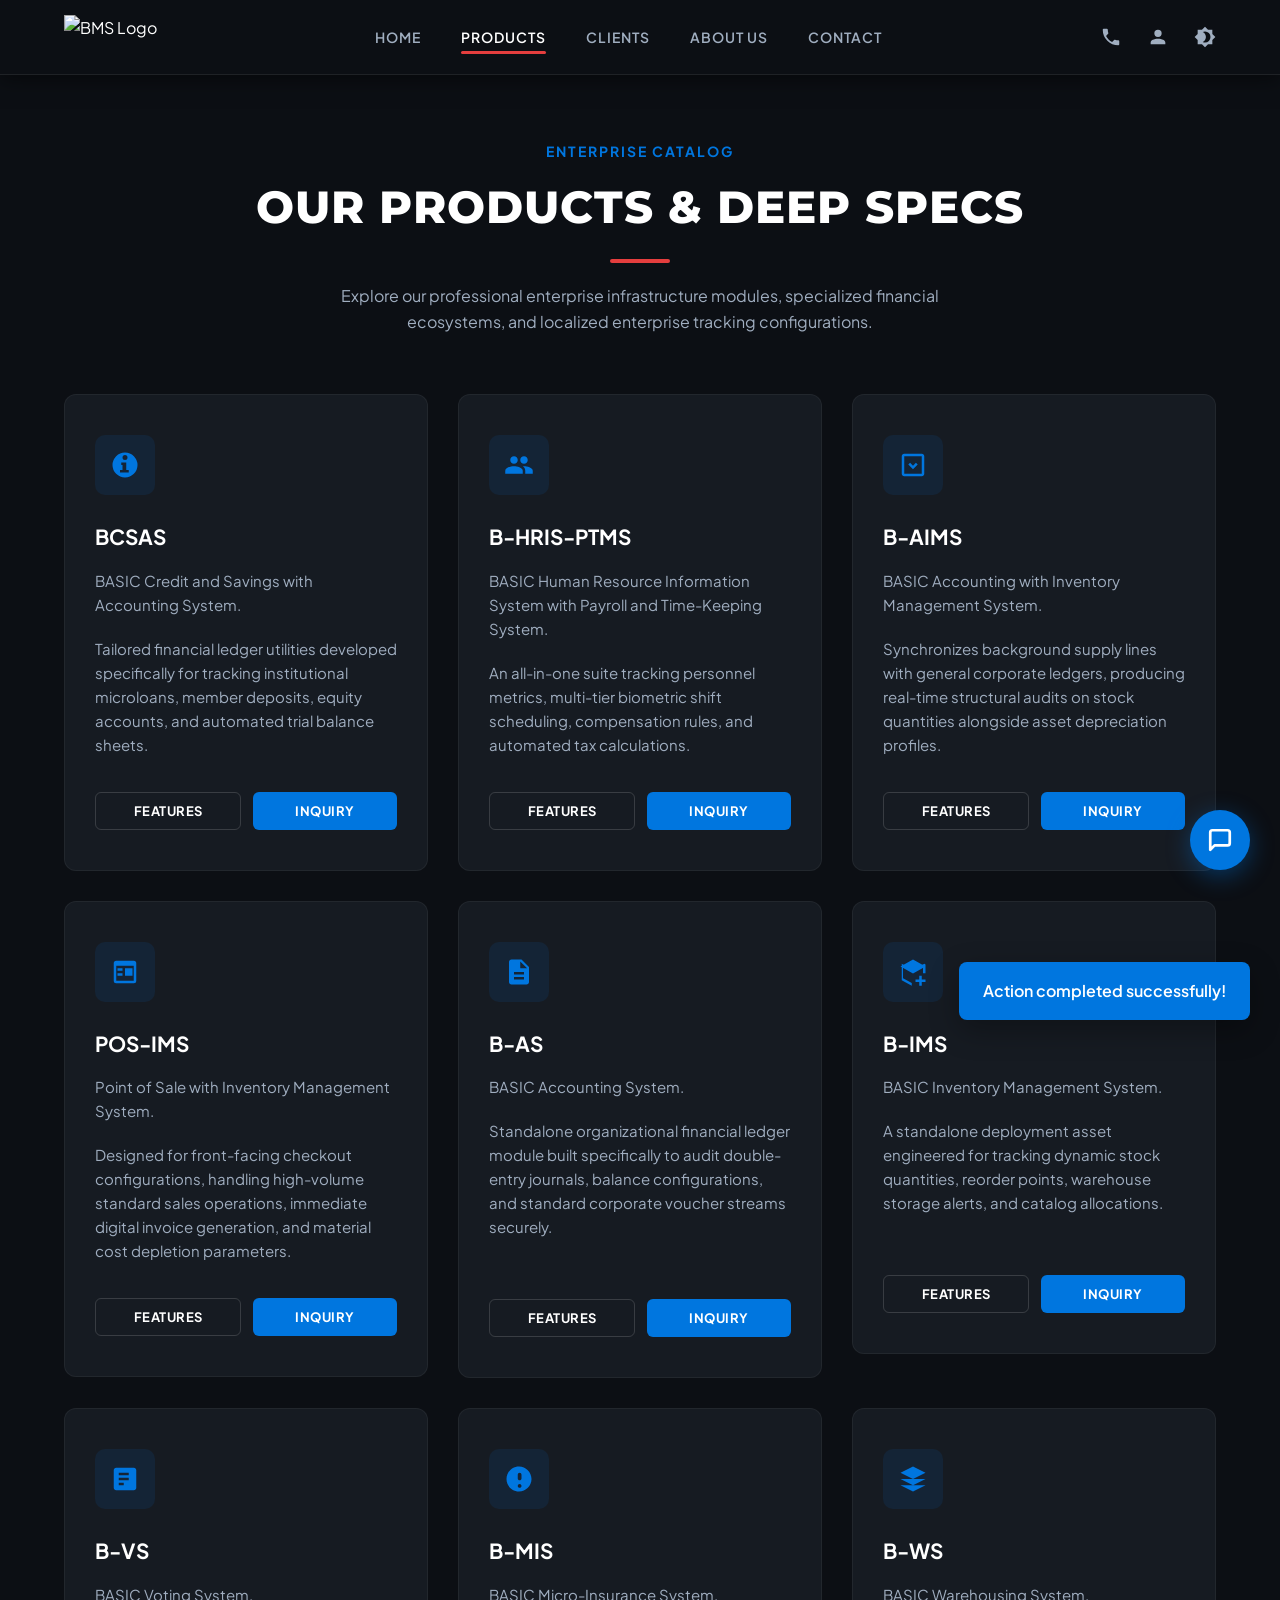
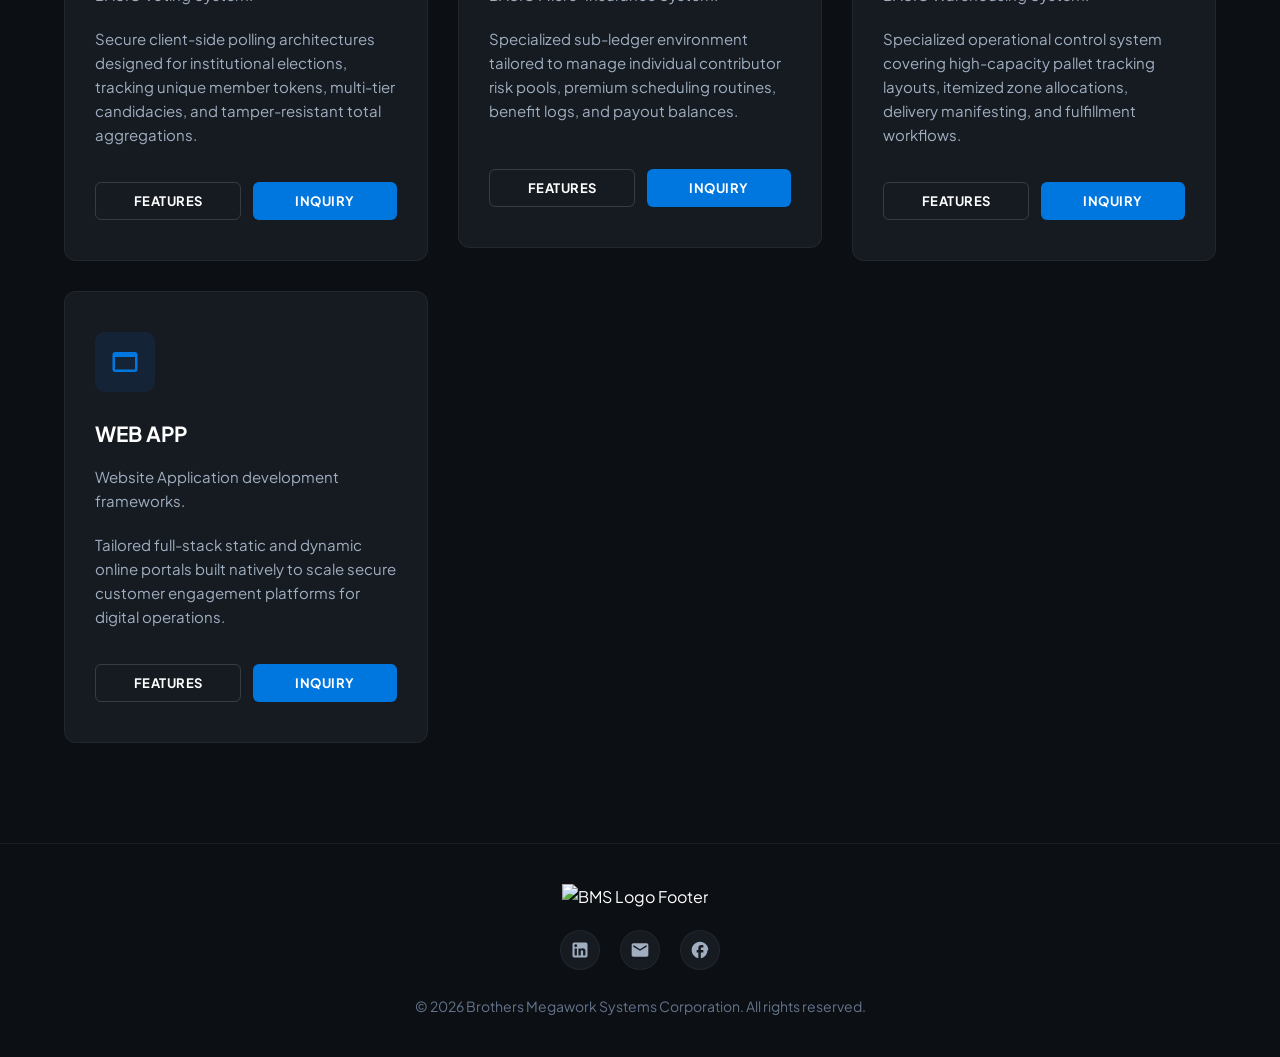
==== Products/index.html @ f86c60ca "moved development products to main branch" ====
<!DOCTYPE html>
<html lang="en">
<head>
    <script>
        /* INJECTED INSTANTLY BEFORE BROWSER RENDERS ELEMENT INFRASTRUCTURE TO PREVENT FLASHING */
        (function() {
            if (localStorage.getItem("bms_site_theme") === "light") {
                document.documentElement.classList.add("light-theme");
                document.addEventListener("DOMContentLoaded", function() {
                    document.body.classList.add("light-theme");
                });
            }
        })();
    </script>
    <meta charset="UTF-8">
    <meta name="viewport" content="width=device-width, initial-scale=1.0">
    <title>Products & Services | BMS</title>
   
    <!--Website Icon (Fixed paths for GitHub Pages subfolder hosting)-->
    <link rel="icon" type="image/png" sizes="32x32" href="/img/bmslogo.png">
    <link rel="icon" type="image/png" sizes="16x16" href="/img/bmslogo.png">
    <link rel="icon" sizes="180x180" href="/img/bmslogo.png">
    <link rel="shortcut icon" type="image/x-icon" href="favicon.icon">
   
    <!-- Google Fonts for premium typography -->
    <link rel="preconnect" href="https://fonts.googleapis.com">
    <link rel="preconnect" href="https://fonts.gstatic.com" crossorigin>
    <link href="https://fonts.googleapis.com/css2?family=Montserrat:wght@400;600;800&family=Plus+Jakarta+Sans:wght@300;400;500;600;700&display=swap" rel="stylesheet">

    <!-- External Stylesheet -->
    <link rel="stylesheet" href="/style.css">
</head>
<body>

    <!-- ========================================== -->
    <!-- HEADER / NAVIGATION                        -->
    <!-- ========================================== -->
    <header id="main-header" class="scrolled"> <!-- Kept 'scrolled' class forced so background is solid on this subpage -->
        <div class="nav-container">
            <!-- Points back to the main homepage root inside the same tab -->
            <a href="../#home" class="nav-logo-link">
                <img src="/img/logo.png" alt="BMS Logo" class="nav-left-logo">
            </a>  

            <!-- Nav links bounce back to the main page anchors in the same tab -->
            <ul class="nav-menu" id="nav-menu">
                <li class="nav-item" data-sec="home"><a href="/#home">Home</a></li>
                <li class="nav-item active" data-sec="products"><a href="/Products">Products</a></li>
                <li class="nav-item" data-sec="clients"><a href="/Clients">Clients</a></li>
                <li class="nav-item" data-sec="about"><a href="/#about">About Us</a></li>
                <li class="nav-item" data-sec="contact"><a href="/#contact">Contact</a></li>
            </ul>

            <!-- Navigation Action Icons -->
            <div class="nav-actions">
                <!-- INTEGRATED: Passing parameter string query to index root for auto-scroll mapping -->
                <a href="/#contact" class="nav-icon" id="call-action-btn" title="Call Us">
                    <svg viewBox="0 0 24 24"><path d="M6.62,10.79C8.06,13.62 10.38,15.93 13.21,17.38L15.41,15.18C15.69,14.9 16.08,14.82 16.43,14.93C17.55,15.3 18.75,15.5 20,15.5A1,1 0 0,1 21,16.5V20A1,1 0 0,1 20,21A17,17 0 0,1 3,4A1,1 0 0,1 4,3H7.5A1,1 0 0,1 8.5,4C8.5,5.25 8.7,6.45 9.07,7.57C9.18,7.92 9.1,8.31 8.82,8.59L6.62,10.79Z"/></svg>
                </a>
                <!-- INTEGRATED: Replaced tag wrapper with native anchor tracking linked to corporate system domain -->
                <a href="/Login" target="_self" class="nav-icon" id="profile-action-btn" title="Client Portal">
                    <svg viewBox="0 0 24 24"><path d="M12,4A4,4 0 0,1 16,8A4,4 0 0,1 12,12A4,4 0 0,1 8,8A4,4 0 0,1 12,4M12,14C16.42,14 20,15.79 20,18V20H4V18C4,15.79 7.58,14 12,14Z"/></svg>
                </a>
                <button class="nav-icon" id="theme-toggle-btn" title="Toggle Light/Dark Mode" style="background:none; border:none; padding:0;">
                    <svg viewBox="0 0 24 24" class="theme-icon-dark" style="display: block;">
                        <path d="M12,18C11.11,18 10.26,17.8 9.5,17.45C11.56,16.5 13,14.42 13,12C13,9.58 11.56,7.5 9.5,6.55C10.26,6.2 11.11,6 12,6A6,6 0 0,1 18,12A6,6 0 0,1 12,18M20,8.69V4H15.31L12,0.69L8.69,4H4V8.69L0.69,12L4,15.31V20H8.69L12,23.31L15.31,20H20V15.31L23.31,12L20,8.69Z" />
                    </svg>
                </button>
                <button class="menu-toggle" id="menu-toggle" aria-label="Toggle Navigation">
                    <svg width="28" height="28" viewBox="0 0 24 24" fill="none" stroke="currentColor" stroke-width="2">
                        <line x1="3" y1="12" x2="21" y2="12"></line>
                        <line x1="3" y1="6" x2="21" y2="6"></line>
                        <line x1="3" y1="18" x2="21" y2="18"></line>
                    </svg>
                </button>
            </div>
        </div>
    </header>

    <!-- ========================================== -->
    <!-- BREADCRUMB HERO TITLE                      -->
    <!-- ========================================== -->
    <section class="section-container" style="padding-top: 140px; padding-bottom: 40px; text-align: center;">
        <span class="section-tag">Enterprise Catalog</span>
        <h1 class="section-title" style="font-size: 2.8rem;">Our Products & Deep Specs</h1>
        <div class="section-divider"></div>
        <p style="color: var(--text-gray); margin-top: 20px; max-width: 600px; margin-left: auto; margin-right: auto;">
            Explore our professional enterprise infrastructure modules, specialized financial ecosystems, and localized enterprise tracking configurations.
        </p>
    </section>

    <!-- ========================================== -->
    <!-- EXPANDED PRODUCTS SHOWCASE DISPLAY         -->
    <!-- ========================================== -->
    <section class="section-container" style="padding-top: 20px;">
        <div class="products-grid">
           
            <!-- Product Card 1: BCSAS -->
            <div class="product-card" data-product="BCSAS">
                <div class="product-icon">
                    <svg viewBox="0 0 24 24" fill="currentColor"><path d="M12,2A10,10 0 0,0 2,12A10,10 0 0,0 12,22A10,10 0 0,0 22,12A10,10 0 0,0 12,2M12,4A2,2 0 0,1 14,6A2,2 0 0,1 12,8A2,2 0 0,1 10,6A2,2 0 0,1 12,4M12,18H8V16H10V12H9V10H13V16H15V18H12Z"/></svg>
                </div>
                <h3 class="product-name">BCSAS</h3>
                <p class="product-desc">BASIC Credit and Savings with Accounting System.</p>
                <p class="product-desc">Tailored financial ledger utilities developed specifically for tracking institutional microloans, member deposits, equity accounts, and automated trial balance sheets.</p>
                <div class="product-actions">
                    <button class="btn-card-action btn-features">Features</button>
                    <button class="btn-card-action btn-inquiry">Inquiry</button>
                </div>
                <div class="features-dropdown">
                    <ul>
                        <li>📈 Comprehensive Credit & Savings Ledger Management</li>
                        <li>📊 Automated Balance Sheets & General Journals</li>
                        <li>🛡️ Auditable Transaction Tracking & Ledger Controls</li>
                    </ul>
                </div>
            </div>

            <!-- Product Card 2: B-HRIS-PTMS -->
            <div class="product-card" data-product="B-HRIS-PTMS">
                <div class="product-icon">
                    <svg viewBox="0 0 24 24" fill="currentColor">
                        <path d="M16 11c1.66 0 2.99-1.34 2.99-3S17.66 5 16 5s-3 1.34-3 3 1.34 3 3 3zm-8 0c1.66 0 3-1.34 3-3S9.66 5 8 5 5 6.34 5 8s1.34 3 3 3zm0 2c-2.33 0-7 1.17-7 3.5V19h14v-2.5c0-2.33-4.67-3.5-7-3.5zm8 0c-.29 0-.62.02-.97.05 1.16.84 1.97 1.97 1.97 3.45V19h6v-2.5c0-2.33-4.67-3.5-7-3.5z"/>
                    </svg>
                </div>
                <h3 class="product-name">B-HRIS-PTMS</h3>
                <p class="product-desc">BASIC Human Resource Information System with Payroll and Time-Keeping System.</p>
                <p class="product-desc">An all-in-one suite tracking personnel metrics, multi-tier biometric shift scheduling, compensation rules, and automated tax calculations.</p>
                <div class="product-actions">
                    <button class="btn-card-action btn-features">Features</button>
                    <button class="btn-card-action btn-inquiry">Inquiry</button>
                </div>
                <div class="features-dropdown">
                    <ul>
                        <li>📅 Unified Employee Profile & Matrix Directories</li>
                        <li>⏱️ Biometric Integration with Real-Time Timekeeping</li>
                        <li>💸 Automated Payroll, Government Deductions & Payslip Generation</li>
                    </ul>
                </div>
            </div>

            <!-- Product Card 3: B-AIMS -->
            <div class="product-card" data-product="B-AIMS">
                <div class="product-icon">
                    <svg viewBox="0 0 24 24" fill="currentColor"><path d="M12,15.39L8.24,11.63L9.66,10.22L12,12.56L14.34,10.22L15.76,11.63L12,15.39M19,3H5C3.89,3 3,3.9 3,5V19C3,20.1 3.89,21 5,21H19C20.1,21 21,20.1 21,19V5C21,3.9 20.1,3 19,3M19,19H5V5H19V19Z"/></svg>
                </div>
                <h3 class="product-name">B-AIMS</h3>
                <p class="product-desc">BASIC Accounting with Inventory Management System.</p>
                <p class="product-desc">Synchronizes background supply lines with general corporate ledgers, producing real-time structural audits on stock quantities alongside asset depreciation profiles.</p>
                <div class="product-actions">
                    <button class="btn-card-action btn-features">Features</button>
                    <button class="btn-card-action btn-inquiry">Inquiry</button>
                </div>
                <div class="features-dropdown">
                    <ul>
                        <li>📊 Double-Entry General Ledger Integration</li>
                        <br>
                        <li>📦 Real-Time Stock Tracking & Reorder Point Alerts</li>
                        <li>📝 Asset Value, Depreciation & Profit-Loss Calculations</li>
                    </ul>
                </div>
            </div>

            <!-- Product Card 4: POS-IMS -->
            <div class="product-card" data-product="POS-IMS">
                <div class="product-icon">
                    <svg viewBox="0 0 24 24" fill="currentColor"><path d="M19,3H5A2,2 0 0,0 3,5V19A2,2 0 0,0 5,21H19A2,2 0 0,0 21,19V5A2,2 0 0,0 19,3M19,19H5V7H19V19M6,9H10V11H6V9M6,13H10V15H6V13M12,9H18V15H12V9Z"/></svg>
                </div>
                <h3 class="product-name">POS-IMS</h3>
                <p class="product-desc">Point of Sale with Inventory Management System.</p>
                <p class="product-desc">Designed for front-facing checkout configurations, handling high-volume standard sales operations, immediate digital invoice generation, and material cost depletion parameters.</p>
                <div class="product-actions">
                    <button class="btn-card-action btn-features">Features</button>
                    <button class="btn-card-action btn-inquiry">Inquiry</button>
                </div>
                <div class="features-dropdown">
                    <ul>
                        <li>⚡ High-Velocity Point-of-Sale Checkout Interface</li>
                        <li>🧾 Instant Invoicing, Tax Categorization & Receipt Logging</li>
                        <li>🔄 Dynamic Multi-Branch Inventory Level Adjustments</li>
                    </ul>
                </div>
            </div>

            <!-- Product Card 5: B-AS -->
            <div class="product-card" data-product="B-AS">
                <div class="product-icon">
                    <svg viewBox="0 0 24 24" fill="currentColor"><path d="M14 2H6c-1.1 0-1.99.9-1.99 2L4 20c0 1.1.89 2 1.99 2H18c1.1 0 2-.9 2-2V8l-6-6zm2 16H8v-2h8v2zm0-4H8v-2h8v2zm-3-5V3.5L18.5 9H13z"/></svg>
                </div>
                <h3 class="product-name">B-AS</h3>
                <p class="product-desc">BASIC Accounting System.</p>
                <p class="product-desc">Standalone organizational financial ledger module built specifically to audit double-entry journals, balance configurations, and standard corporate voucher streams securely.</p>
                <br>
                <div class="product-actions">
                    <button class="btn-card-action btn-features">Features</button>
                    <button class="btn-card-action btn-inquiry">Inquiry</button>
                </div>
                <div class="features-dropdown">
                    <ul>
                        <li>📑 Core General Ledger & Balance Sheet Compilation</li>
                        <li>💸 Account Payables & Receivables Tracking Matrix</li>
                        <li>🔍 Standard Corporate Voucher Validation Trails</li>
                    </ul>
                </div>
            </div>

            <!-- Product Card 6: B-IMS -->
            <div class="product-card" data-product="B-IMS">
                <div class="product-icon">
                    <svg viewBox="0 0 24 24" fill="currentColor"><path d="M22 6.07V13H20V7.07L12 11.5L4 7.07V16.93L11 20.82V23L3 18.56V5.44L12 10.44L21 5.44M12 2L22 7.56L12 13.11L2 7.56L12 2M17 15V18H14V20H17V23H19V20H22V18H19V15H17Z"/></svg>
                </div>
                <h3 class="product-name">B-IMS</h3>
                <p class="product-desc">BASIC Inventory Management System.</p>
                <p class="product-desc">A standalone deployment asset engineered for tracking dynamic stock quantities, reorder points, warehouse storage alerts, and catalog allocations.</p>
                <br>
                <div class="product-actions">
                    <button class="btn-card-action btn-features">Features</button>
                    <button class="btn-card-action btn-inquiry">Inquiry</button>
                </div>
                <div class="features-dropdown">
                    <ul>
                        <li>📦 Real-Time SKU Stock Level & Asset Location Controls</li>
                        <li>⚠️ Automated Low-Stock Alert & Reorder Parameters</li>
                        <li>📈 Item Cost Profiling and Category Group Management</li>
                    </ul>
                </div>
            </div>

            <!-- Product Card 7: B-VS -->
            <div class="product-card" data-product="B-VS">
                <div class="product-icon">
                    <svg viewBox="0 0 24 24" fill="currentColor"><path d="M19 3H5c-1.1 0-2 .9-2 2v14c0 1.1.9 2 2 2h14c1.1 0 2-.9 2-2V5c0-1.1-.9-2-2-2m-8 14H7v-2h4v2zm4-4H7v-2h8v2zm0-4H7V7h8v2z"/></svg>
                </div>
                <h3 class="product-name">B-VS</h3>
                <p class="product-desc">BASIC Voting System.</p>
                <p class="product-desc">Secure client-side polling architectures designed for institutional elections, tracking unique member tokens, multi-tier candidacies, and tamper-resistant total aggregations.</p>
                <div class="product-actions">
                    <button class="btn-card-action btn-features">Features</button>
                    <button class="btn-card-action btn-inquiry">Inquiry</button>
                </div>
                <div class="features-dropdown">
                    <ul>
                        <li>🛡️ Secure, Tamper-Resistant Digital Ballot Mechanisms</li>
                        <li>🔑 Unique Token-Based Voter Authentication</li>
                        <br>
                        <li>📊 Instant Poll Results aggregation and Reporting Charts</li>
                    </ul>
                </div>
            </div>

            <!-- Product Card 8: B-MIS -->
            <div class="product-card" data-product="B-MIS">
                <div class="product-icon">
                    <svg viewBox="0 0 24 24" fill="currentColor"><path d="M12 2C6.5 2 2 6.5 2 12s4.5 10 10 10 10-4.5 10-10S17.5 2 12 2zm-1 15.5c0-.83.67-1.5 1.5-1.5s1.5.67 1.5 1.5-.67 1.5-1.5 1.5-1.5-.67-1.5-1.5zm1.5-4.5c-.83 0-1.5-.67-1.5-1.5v-3c0-.83.67-1.5 1.5-1.5s1.5.67 1.5 1.5v3c0 .83-.67 1.5-1.5 1.5z"/></svg>
                </div>
                <h3 class="product-name">B-MIS</h3>
                <p class="product-desc">BASIC Micro-Insurance System.</p>
                <p class="product-desc">Specialized sub-ledger environment tailored to manage individual contributor risk pools, premium scheduling routines, benefit logs, and payout balances.</p>
                <div class="product-actions">
                    <button class="btn-card-action btn-features">Features</button>
                    <button class="btn-card-action btn-inquiry">Inquiry</button>
                </div>
                <div class="features-dropdown">
                    <ul>
                        <li>📋 Contributor Premium Contribution Tracking Ledger</li>
                        <li>📉 Risk Pool Capital Valuations and Allocations</li>
                        <li>💸 Automated Benefit Processing and Claim Verification</li>
                    </ul>
                </div>
            </div>

            <!-- Product Card 9: B-WS -->
            <div class="product-card" data-product="B-WS">
                <div class="product-icon">
                    <svg viewBox="0 0 24 24" fill="currentColor"><path d="M12 2L2 7l10 5 10-5-10-5M2 17l10 5 10-5M2 12l10 5 10-5"/></svg>
                </div>
                <h3 class="product-name">B-WS</h3>
                <p class="product-desc">BASIC Warehousing System.</p>
                <p class="product-desc">Specialized operational control system covering high-capacity pallet tracking layouts, itemized zone allocations, delivery manifesting, and fulfillment workflows.</p>
                <div class="product-actions">
                    <button class="btn-card-action btn-features">Features</button>
                    <button class="btn-card-action btn-inquiry">Inquiry</button>
                </div>
                <div class="features-dropdown">
                    <ul>
                        <li>📍 Bin & Pallet Location Zone Tracking Maps</li>
                        <br>
                        <li>🚚 Logistic Manifest Compilation & Batch Pick Lists</li>
                        <li>🔄 Structural Stock Reconciliations and Auditing</li>
                    </ul>
                </div>
            </div>

            <!-- Product Card 10: WEB APP -->
            <div class="product-card" data-product="WEB APP">
                <div class="product-icon">
                    <svg viewBox="0 0 24 24" fill="currentColor"><path d="M20 4H4c-1.11 0-2 .89-2 2v12c0 1.1.89 2 2 2h16c1.1 0 2-.9 2-2V6c0-1.11-.9-2-2-2m0 14H4V8h16v10z"/></svg>
                </div>
                <h3 class="product-name">WEB APP</h3>
                <p class="product-desc">Website Application development frameworks.</p>
                <p class="product-desc">Tailored full-stack static and dynamic online portals built natively to scale secure customer engagement platforms for digital operations.</p>
                <div class="product-actions">
                    <button class="btn-card-action btn-features">Features</button>
                    <button class="btn-card-action btn-inquiry">Inquiry</button>
                </div>
                <div class="features-dropdown">
                    <ul>
                        <li>🌐 High-Performance Responsive Full-Stack Core Layouts</li>
                        <li>🔒 Embedded Client Authentication and API Bridges</li>
                        <li>⚡ Cloud Ecosystem Deployments Engineered to Scale</li>
                    </ul>
                </div>
            </div>

        </div>
    </section>

    <!-- ========================================== -->
    <!-- FOOTER AREA                                -->
    <!-- ========================================== -->
    <footer>
        <div class="footer-logo-block">
            <div class="nav-logo-group" style="display: flex; justify-content: center; align-items: center; gap: 10px;">
                <img src="/img/bmsclogo.png" alt="BMS Logo Footer" style="max-height: 40px; width: auto;">
                <div class="nav-brand-text"></div>
            </div>
        </div>

        <div class="footer-socials">
            <a href="https://ph.linkedin.com/in/marjorie-orillano-0356aaa2" target="_blank" class="social-icon" title="LinkedIn">
                <svg width="20" height="20" fill="currentColor" viewBox="0 0 24 24"><path d="M19 3a2 2 0 0 1 2 2v14a2 2 0 0 1-2 2H5a2 2 0 0 1-2-2V5a2 2 0 0 1 2-2h14m-.5 15.5v-5.3a3.26 3.26 0 0 0-3.26-3.26c-.85 0-1.84.52-2.32 1.3v-1.11h-2.79v8.37h2.79v-4.93c0-.77.62-1.4 1.39-1.4a1.4 1.4 0 0 1 1.4 1.4v4.93h2.79M6.88 8.56a1.68 1.68 0 0 0 1.68-1.68c0-.93-.75-1.69-1.68-1.69a1.69 1.69 0 0 0-1.69 1.69c0 .93.76 1.68 1.69 1.68m1.39 9.94v-8.37H5.5v8.37h2.77z"/></svg>
            </a>
            <a href="#" id="smart-footer-email-link" class="social-icon" title="Email Us">
                <svg width="20" height="20" fill="currentColor" viewBox="0 0 24 24"><path d="M20 4H4c-1.1 0-2 .9-2 2v12c0 1.1.9 2 2 2h16c1.1 0 2-.9 2-2V6c0-1.1-.9-2-2-2zm0 4l-8 5-8-5V6l8 5 8-5v2z"/></svg>
            </a>
            <a href="https://www.facebook.com/profile.php?id=61573913107560" target="_blank" class="social-icon" title="Facebook">
                <svg width="20" height="20" fill="currentColor" viewBox="0 0 24 24"><path d="M22 12c0-5.52-4.48-10-10-10S2 6.48 2 12c0 4.84 3.44 8.87 8 9.8V15H8v-3h2V9.5C10 7.57 11.57 6 13.5 6H16v3h-2c-.55 0-1 .45-1 1v2h3v3h-3v6.95c4.56-.93 8-4.96 8-9.75z"/></svg>
            </a>
        </div>

        <p class="footer-copyright">&copy; 2026 Brothers Megawork Systems Corporation. All rights reserved.</p>
    </footer>

    <!-- Interactive UI Message Center Toast Box -->
    <div class="toast-message" id="toast">Action completed successfully!</div>

<!-- ========================================== -->
    <!-- CHATBOT ARCHITECTURE CONTAINER INTERFACE   -->
    <!-- ========================================== -->
    <div class="chatbot-widget-container">
        <button class="chatbot-launcher-btn" id="chatbot-launcher" title="Chat with BMS Support">
            <svg viewBox="0 0 24 24" fill="none" stroke="#ffffff" stroke-width="2.5" stroke-linecap="round" stroke-linejoin="round" style="width:26px; height:26px;">
                <path d="M21 15a2 2 0 0 1-2 2H7l-4 4V5a2 2 0 0 1 2-2h14a2 2 0 0 1 2 2z"></path>
            </svg>
        </button>

        <div class="chatbot-window" id="chatbot-window">
            <div class="chat-header">
                <div class="chat-header-info">
                    <div class="chatbot-profile-info" style="display: flex; align-items: center; gap: 12px;">
                        <div class="chatbot-avatar-indicator" style="position: relative; width: 36px; height: 36px; border-radius: 50%; background-color: rgba(0, 118, 223, 0.1); display: flex; align-items: center; justify-content: center; border: 1px solid rgba(0, 118, 223, 0.2);">
                            <img src="/img/bmslogo.png" alt="Avatar" style="width:22px; height:22px; object-fit:contain;">
                            <div class="status-dot-pulse" style="position: absolute; bottom: -1px; right: -1px; width: 10px; height: 10px; background-color: #22c55e; border: 2px solid var(--bg-card); border-radius: 50%;"></div>
                        </div>
                        <div>
                            <h4 style="margin: 0; font-size: 14px; font-weight: 700; color: inherit;">BMS Support Architect</h4>
                            <span style="font-size: 11px; color: var(--text-gray);">Always Online</span>
                        </div>
                    </div>
                </div>
                <button class="chat-close-btn" id="chat-close-btn" style="background:none; border:none; color:var(--text-gray); cursor:pointer; font-size:18px; position:absolute; right:20px; top:20px;" title="Minimize Chat">×</button>
            </div>

            <div class="chat-messages-container" id="chat-messages-container">
                <!-- Handled dynamically by central sessionStorage logs inside script.js -->
            </div>

            <div class="chat-quick-replies-tray" id="chat-quick-replies-tray">
                <button class="quick-reply-btn" data-reply="Products">Products</button>
                <button class="quick-reply-btn" data-reply="Contact">Contact</button>
                <button class="quick-reply-btn" data-reply="Portal">Client Portal</button>
                <button class="quick-reply-btn" data-reply="Support">Systems Support</button>
            </div>

            <form class="chat-input-bar" id="chat-input-form">
                <input type="text" id="chat-input-field" placeholder="Type your message here..." autocomplete="off" required>
                <button type="submit" class="chat-send-submit" title="Send Message">
                    <svg viewBox="0 0 24 24" fill="currentColor" style="width:20px; height:20px;">
                        <path d="M2,21L23,12L2,3V10L17,12L2,14V21Z"/>
                    </svg>
                </button>
            </form>
        </div>
    </div>

    <!-- Reusing your unified JavaScript controller logic -->
    <script src="/script.js"></script>
</body>
</html>
---- style.css ----
/* ==========================================================================
   1. RESET, BASELINE & VARIABLES
   ========================================================================== */
   * {
    margin: 0;
    padding: 0;
    box-sizing: border-box;
    font-family: 'Plus Jakarta Sans', sans-serif;
}


/* ==========================================================================
   1. RESET, BASELINE & VARIABLES
   ========================================================================== */
* {
    margin: 0;
    padding: 0;
    box-sizing: border-box;
    font-family: 'Plus Jakarta Sans', sans-serif;
}

:root {
    --bg-dark: #0c0f14;
    --bg-card: #161b22;
    --text-white: #ffffff;
    --text-gray: #a0aec0;
    --brand-blue: #0076df;
    --brand-blue-hover: #005bb5;
    --brand-red: #e53e3e;
    --nav-bg: rgba(12, 15, 20, 0.85);
    --transition: all 0.3s ease;
}

/* ADD THIS LIGHT THEME OVERRIDE BLOCK HERE: */
body.light-theme {
    --bg-dark: #f7fafc;          /* Light off-white background */
    --bg-card: #ffffff;          /* Clean white card background */
    --text-white: #1a202c;       /* Dark charcoal gray text for legibility */
    --text-gray: #4a5568;        /* Slate gray for secondary text */
    --nav-bg: rgba(247, 250, 252, 0.95); /* Light navigation bar background */
}

:root {
    --bg-dark: #0c0f14;
    --bg-card: #161b22;
    --text-white: #ffffff;
    --text-gray: #a0aec0;
    --brand-blue: #0076df;
    --brand-blue-hover: #005bb5;
    --brand-red: #e53e3e;
    --nav-bg: rgba(12, 15, 20, 0.85);
    --transition: all 0.3s ease;
}


body {
    background-color: var(--bg-dark);
    color: var(--text-white);
    line-height: 1.6;
    overflow-x: hidden;
}


a {
    text-decoration: none;
    color: inherit;
}


/* ==========================================================================
   2. HEADER & NAVIGATION ARCHITECTURE
   ========================================================================== */
header {
    position: fixed;
    top: 0;
    left: 0;
    width: 100%;
    z-index: 1000;
    background-color: var(--nav-bg);
    backdrop-filter: blur(12px);
    -webkit-backdrop-filter: blur(12px);
    border-bottom: 1px solid rgba(255, 255, 255, 0.08);
    transition: var(--transition);
}


header.scrolled {
    background-color: #0c0f14;
    box-shadow: 0 4px 20px rgba(0, 0, 0, 0.5);
}


.nav-container {
    max-width: 1200px;
    margin: 0 auto;
    padding: 15px 24px;
    display: flex;
    align-items: center;
    justify-content: space-between;
}


.nav-logo-link {
    display: flex;
    align-items: center;
    height: 44px;
}


.nav-left-logo {
    height: 100%;
    width: auto;
    object-fit: contain;
    transition: var(--transition);
}


.nav-logo-link:hover .nav-left-logo {
    transform: scale(1.05);
}


.nav-menu {
    display: flex;
    list-style: none;
    gap: 40px;
}


.nav-item a {
    font-size: 14px;
    font-weight: 600;
    letter-spacing: 1px;
    text-transform: uppercase;
    color: var(--text-gray);
    position: relative;
    padding: 8px 0;
    transition: var(--transition);
}


.nav-item a:hover {
    color: var(--text-white);
}


.nav-item.active a {
    color: var(--text-white);
}


.nav-item.active a::after {
    content: '';
    position: absolute;
    bottom: 0;
    left: 0;
    width: 100%;
    height: 3px;
    background-color: var(--brand-red);
    border-radius: 2px;
}


.nav-actions {
    display: flex;
    align-items: center;
    gap: 25px;
}


.nav-icon {
    display: flex;
    align-items: center;
    justify-content: center;
    color: var(--text-gray);
    transition: var(--transition);
    cursor: pointer;
}


.nav-icon:hover {
    color: var(--text-white);
    transform: scale(1.1);
}


.nav-icon svg {
    width: 22px;
    height: 22px;
    fill: currentColor;
}


.menu-toggle {
    display: none;
    background: none;
    border: none;
    color: var(--text-white);
    cursor: pointer;
}


/* ==========================================================================
   3. HERO BANNER ENVIRONMENT
   ========================================================================== */
.hero-section {
    position: relative;
    width: 100%;
    min-height: 100vh;
    display: flex;
    align-items: center;
    justify-content: center;
    overflow: hidden;
    background-color: #0b0f19;
}


.bg-video {
    position: absolute;
    top: 0;
    left: 0;
    width: 100%;
    height: 100%;
    object-fit: cover;
    z-index: 1;
}


.hero-content {
    position: absolute;
    top: 0;
    left: 0;
    z-index: 2;
    width: 100%;
    height: 100%;
    background: rgba(0, 0, 0, 0.4);
    display: flex;
    flex-direction: column;
    justify-content: center;
    align-items: center;
    padding: 20px;
}


.hero-logo-container {
    margin-bottom: 30px;    
    display: inline-flex;
    justify-content: center;
    align-items: center;
}


.hero-logo-img {
    max-width: 470px;
    width: 100%;
    height: auto;
    object-fit: contain;
    filter: drop-shadow(0 10px 25px rgba(0, 118, 223, 0.35));
    transition: var(--transition);
}


.hero-logo-img:hover {
    transform: translateY(-2px);
    filter: drop-shadow(0 12px 30px rgba(0, 118, 223, 0.45));
}


.hero-title {
    font-family: 'Montserrat', sans-serif;
    font-size: 2.8rem;
    font-weight: 800;
    letter-spacing: 1.25px;
    text-transform: uppercase;
    line-height: 1.25;
    margin-bottom: 15px;
    color: var(--text-white);
    text-align: center;
}


.hero-subtitle {
    font-size: 1.35rem;
    font-weight: 400;
    color: #e2e8f0;
    letter-spacing: 0.5px;
    margin-bottom: 40px;
    opacity: 0.95;
    text-align: center;
}


.hero-buttons {
    margin-top: 25px;
    display: flex;
    gap: 20px;
    justify-content: center;
    flex-wrap: wrap;
}


.scroll-down {
    position: absolute;
    bottom: 20px;
    left: 50%;
    transform: translateX(-50%);
    display: flex;
    flex-direction: column;
    align-items: center;
    gap: 6px;
    font-size: 11px;
    font-weight: 600;
    color: var(--text-gray);
    text-transform: uppercase;
    letter-spacing: 2px;
    z-index: 15;
    cursor: pointer;
    text-shadow: 0 2px 4px rgba(0, 0, 0, 0.8);
    animation: bounce 2s infinite;
}


/* ==========================================================================
   4. LAYOUT COMPONENTS & GLOBAL CORE SECTIONS
   ========================================================================== */
.section-container {
    max-width: 1200px;
    margin: 0 auto;
    padding: 100px 24px;
}


.section-header {
    text-align: center;
    margin-bottom: 60px;
}


.section-tag {
    color: var(--brand-blue);
    font-weight: 700;
    text-transform: uppercase;
    letter-spacing: 2px;
    font-size: 14px;
    display: block;
    margin-bottom: 10px;
}


.section-title {
    font-family: 'Montserrat', sans-serif;
    font-size: 2.2rem;
    font-weight: 800;
    text-transform: uppercase;
    letter-spacing: 1px;
}


.section-divider {
    width: 60px;
    height: 4px;
    background-color: var(--brand-red);
    margin: 15px auto 0 auto;
    border-radius: 2px;
}


/* Global Buttons UI */
.btn {
    padding: 14px 32px;
    font-size: 15px;
    font-weight: 700;
    border-radius: 8px;
    text-transform: uppercase;
    letter-spacing: 1px;
    transition: var(--transition);
    cursor: pointer;
    border: none;
}


.btn-primary {
    background-color: var(--brand-blue);
    color: var(--text-white);
    box-shadow: 0 4px 15px rgba(0, 118, 223, 0.4);
}


.btn-primary:hover {
    background-color: var(--brand-blue-hover);
    transform: translateY(-2px);
    box-shadow: 0 6px 20px rgba(0, 118, 223, 0.5);
}


.btn-outline {
    background-color: transparent;
    border: 2px solid rgba(255, 255, 255, 0.2);
    color: var(--text-white);
}


.btn-outline:hover {
    background-color: rgba(255, 255, 255, 0.08);
    border-color: var(--text-white);
    transform: translateY(-2px);
}


/* ==========================================================================
   5. INTERACTIVE PRODUCT & CATALOG SHOWCASE
   ========================================================================== */
.products-grid {
    display: grid;
    grid-template-columns: repeat(auto-fit, minmax(320px, 1fr));
    gap: 30px;
    align-items: stretch;
}


.product-card {
    background-color: var(--bg-card);
    border-radius: 12px;
    padding: 40px 30px;
    border: 1px solid rgba(255, 255, 255, 0.05);
    transition: var(--transition);
    position: relative;
    overflow: hidden;
    display: flex;
    flex-direction: column;
    height: 100%;
}


.product-card::before {
    content: '';
    position: absolute;
    top: 0;
    left: 0;
    width: 4px;
    height: 100%;
    background-color: var(--brand-blue);
    opacity: 0;
    transition: var(--transition);
}


.product-card:hover {
    transform: translateY(-5px);
    border-color: rgba(0, 118, 223, 0.25);
    box-shadow: 0 10px 30px rgba(0, 0, 0, 0.3);
}


.product-card:hover::before {
    opacity: 1;
}


.product-icon {
    width: 60px;
    height: 60px;
    border-radius: 10px;
    background-color: rgba(0, 118, 223, 0.1);
    color: var(--brand-blue);
    display: flex;
    align-items: center;
    justify-content: center;
    margin-bottom: 25px;
}


.product-icon svg {
    width: 30px;
    height: 30px;
}


.product-name {
    font-size: 1.3rem;
    font-weight: 700;
    margin-bottom: 15px;
    color: var(--text-white);
}


.product-desc {
    color: var(--text-gray);
    font-size: 15px;
    line-height: 1.6;
    flex-grow: 1;
    margin-bottom: 20px;
}


.product-actions {
    display: flex;
    gap: 12px;
    padding-top: 15px;
    margin-top: auto;
}


.btn-card-action {
    flex: 1;
    padding: 10px 16px;
    font-size: 13px;
    font-weight: 700;
    text-transform: uppercase;
    letter-spacing: 0.5px;
    border-radius: 6px;
    cursor: pointer;
    transition: var(--transition);
}


.btn-features {
    background-color: transparent;
    border: 1px solid rgba(255, 255, 255, 0.15);
    color: var(--text-white);
}


.btn-features:hover {
    background-color: rgba(255, 255, 255, 0.05);
    border-color: var(--text-white);
}


.btn-inquiry {
    background-color: var(--brand-blue);
    border: none;
    color: var(--text-white);
}


.btn-inquiry:hover {
    background-color: var(--brand-blue-hover);
}


.features-dropdown {
    max-height: 0;
    overflow: hidden;
    transition: max-height 0.4s ease-out, margin-top 0.4s ease;
    margin-top: 0;
}


.features-dropdown.open {
    max-height: 400px;
    margin-top: 20px;
    border-top: 1px solid rgba(255, 255, 255, 0.08);
    padding-top: 15px;
}


.features-dropdown ul {
    list-style: none;
    padding: 0;
    margin: 0;
}


.features-dropdown ul li {
    font-size: 14px;
    color: var(--text-gray);
    margin-bottom: 12px;
    display: flex;
    align-items: flex-start;
    gap: 10px;
    line-height: 1.5;
    text-align: left;
}


.more-container {
    display: flex;
    justify-content: center;
    width: 100%;
    margin-top: 40px;
}


.btn-more {
    display: inline-block;
    padding: 10px 24px;
    color: #ffffff;
    text-transform: uppercase;
    font-size: 14px;
    font-weight: 600;
    letter-spacing: 1px;
    border: 1px solid rgba(255, 255, 255, 0.2);
    border-radius: 6px;
    background-color: transparent;
    transition: var(--transition);
}


.btn-more:hover {
    background-color: rgba(255, 255, 255, 0.1);
    border-color: #ffffff;
}


.product-grid, .products-grid {
    display: grid;
    grid-template-columns: repeat(auto-fit, minmax(300px, 1fr));
    gap: 30px;
    align-items: start;
}


.product-card {
    display: flex;
    flex-direction: column;
    height: auto;
    min-height: 440px;
}


.product-desc {
    flex-grow: 0;
    margin-bottom: 20px;
}


.product-actions {
    margin-top: auto;
    padding-top: 15px;
}




/* ========================================== -->
   6. RESPONSIVE PARTNERS / CLIENTS SHEET
   ========================================== --> */
.client-grid {
    display: grid;
    grid-template-columns: repeat(auto-fit, minmax(160px, 1fr));
    align-items: stretch;
}


.client-card {
    display: flex;
    flex-direction: column;
    align-items: center;
    justify-content: center;
    transition: var(--transition);
}


.client-card:hover {
    transform: translateY(-3px);
    border-color: var(--brand-blue) !important;
    box-shadow: 0 8px 20px rgba(0, 118, 223, 0.2);
}


.client-card img {
    width: 100%;
    max-width: 70px;
    height: auto;
    object-fit: contain;
}


/* ==========================================================================
   7. ABOUT US STRUCTURAL GRIDS
   ========================================================================== */
.about-split {
    display: grid;
    grid-template-columns: 1fr 1fr;
    gap: 60px;
    align-items: center;
}


.about-image-container {
    position: relative;
    border-radius: 16px;
    overflow: hidden;
    box-shadow: 0 20px 40px rgba(0, 0, 0, 0.4);
}


.about-image {
    width: 100%;
    height: 100%;
    object-fit: cover;
    display: block;
    filter: brightness(0.85);
    transition: var(--transition);
}


.about-image-container:hover .about-image {
    transform: scale(1.03);
}


.about-image-overlay {
    position: absolute;
    top: 0;
    left: 0;
    width: 100%;
    height: 100%;
    background: linear-gradient(135deg, rgba(0, 118, 223, 0.25), transparent);
    pointer-events: none;
}


.about-text h3 {
    font-size: 1.8rem;
    margin-bottom: 20px;
    font-weight: 700;
}


.about-text p {
    color: var(--text-gray);
    margin-bottom: 20px;
    font-size: 16px;
}


.highlight-accent {
    color: var(--brand-blue);
    font-weight: 600;
}


/* ==========================================================================
   8. CONSULTATION FORM & CONTACT DESIGN
   ========================================================================== */
.contact-section {
    background-color: #090c10;
    border-top: 1px solid rgba(255, 255, 255, 0.05);
}


.contact-grid {
    display: grid;
    grid-template-columns: 1fr 1.2fr;
    gap: 60px;
}


.contact-info-block {
    display: flex;
    flex-direction: column;
    gap: 30px;
}


.contact-item {
    display: flex;
    gap: 20px;
    align-items: flex-start;
}


.contact-circle {
    width: 50px;
    height: 50px;
    border-radius: 50%;
    background-color: var(--bg-card);
    border: 1px solid rgba(255, 255, 255, 0.05);
    display: flex;
    align-items: center;
    justify-content: center;
    color: var(--brand-blue);
    flex-shrink: 0;
}


.contact-circle svg {
    width: 22px;
    height: 22px;
}


.contact-detail h4 {
    font-size: 16px;
    font-weight: 600;
    margin-bottom: 5px;
}


.contact-detail p, .contact-detail a {
    color: var(--text-gray);
    font-size: 15px;
    transition: var(--transition);
}


.contact-detail a:hover {
    color: var(--text-white);
}


.contact-form {
    background-color: var(--bg-card);
    padding: 40px;
    border-radius: 16px;
    border: 1px solid rgba(255, 255, 255, 0.05);
}


.form-row {
    display: grid;
    grid-template-columns: 1fr 1fr;
    gap: 20px;
    margin-bottom: 20px;
}


.form-group {
    margin-bottom: 20px;
}


.form-label {
    display: block;
    font-size: 14px;
    font-weight: 600;
    color: #cbd5e1;
    margin-bottom: 8px;
}


.form-input, .form-textarea {
    width: 100%;
    background-color: #0c0f14;
    border: 1px solid rgba(255, 255, 255, 0.1);
    color: var(--text-white);
    padding: 14px;
    border-radius: 8px;
    outline: none;
    transition: var(--transition);
}


.form-input:focus, .form-textarea:focus {
    border-color: var(--brand-blue);
    box-shadow: 0 0 10px rgba(0, 118, 223, 0.2);
}


.form-textarea {
    resize: vertical;
    min-height: 120px;
}

.captcha-container {
    margin-bottom: 50px;
  }

.btn-submit {
    margin-top: 24px;
}

/* ==========================================================================
   CONSULTATION FORM RESPONSIVE OVERRIDE
   ========================================================================== */
   @media screen and (max-width: 768px) {
    /* 1. Force Form Inputs to Stack Vertically on Mobile */
    .form-row {
        display: flex !important;
        flex-direction: column !important;
        gap: 12px !important;
        width: 100% !important;
    }

    .contact-form,
    #consultationForm {
        width: 100% !important;
        max-width: 100% !important;
        padding: 16px 14px !important; /* Prevents edge clipping on narrow viewports */
        box-sizing: border-box !important;
    }

    .form-input,
    .form-textarea {
        width: 100% !important;
        max-width: 100% !important;
        box-sizing: border-box !important;
    }

    /* 2. Responsive Scaling for hCaptcha Widget (Prevents 304px Overflow) */
    .h-captcha {
        width: 100% !important;
        max-width: 100% !important;
        display: flex !important;
        justify-content: center !important;
        overflow: hidden !important;
    }

    /* Scales down captcha iframe slightly on ultra-narrow phones (<360px) */
    .h-captcha iframe {
        transform-origin: 0 0 !important;
        max-width: 100% !important;
    }
}


/* ==========================================================================
   9. FOOTER LAYER BUILD & MASTER WIDGET MATRIX
   ========================================================================== */
footer {
    background-color: var(--bg-dark);
    border-top: 1px solid rgba(255, 255, 255, 0.05);
    padding: 40px 24px;
    text-align: center;
}


.footer-logo-block {
    margin-bottom: 20px;
}


.footer-socials {
    display: flex;
    justify-content: center;
    gap: 20px;
    margin-bottom: 25px;
}


.social-icon {
    width: 40px;
    height: 40px;
    border-radius: 50%;
    background-color: var(--bg-card);
    border: 1px solid rgba(255, 255, 255, 0.05);
    display: flex;
    align-items: center;
    justify-content: center;
    color: var(--text-gray);
    transition: var(--transition);
}


.social-icon:hover {
    color: var(--text-white);
    background-color: var(--brand-blue);
    transform: translateY(-2px);
}


.footer-copyright {
    font-size: 14px;
    color: #64748b;
}


.toast-message {
    position: fixed;
    bottom: 30px;
    right: 30px;
    background-color: var(--brand-blue);
    color: white;
    padding: 16px 24px;
    border-radius: 8px;
    font-weight: 600;
    box-shadow: 0 10px 30px rgba(0, 0, 0, 0.3);
    transform: translateY(150px);
    transition: transform 0.4s cubic-bezier(0.175, 0.885, 0.32, 1.275);
    z-index: 2000;
}


.toast-message.show {
    transform: translateY(0);
}


/* ==========================================================================
   9. CUSTOM INTEGRATED CHATBOT INTERACTION MATRIX
   ========================================================================== */
.chatbot-widget-container {
    position: fixed;
    bottom: 30px;
    right: 30px;
    z-index: 9999;
    font-family: 'Plus Jakarta Sans', sans-serif;
    display: flex;
    flex-direction: column;
    align-items: flex-end;
}


.chatbot-launcher-btn {
    width: 60px;
    height: 60px;
    border-radius: 50%;
    background-color: var(--brand-blue);
    color: var(--text-white);
    border: none;
    cursor: pointer;
    box-shadow: 0 6px 24px rgba(0, 118, 223, 0.4);
    display: flex;
    align-items: center;
    justify-content: center;
    transition: var(--transition);
    flex-shrink: 0;
}


.chatbot-launcher-btn:hover {
    transform: scale(1.08) translateY(-2px);
    background-color: var(--brand-blue-hover);
    box-shadow: 0 8px 28px rgba(0, 118, 223, 0.5);
}


.chatbot-launcher-btn svg {
    width: 26px;
    height: 26px;
    transition: transform 0.3s ease;
}


.chatbot-portal-card,
.chatbot-window {
    position: absolute;
    bottom: 75px;
    right: 0;
    width: 360px;
    height: 500px;
    background-color: var(--bg-card);
    border: 1px solid rgba(255, 255, 255, 0.08);
    border-radius: 16px;
    box-shadow: 0 12px 40px rgba(0, 0, 0, 0.6);
    display: none;
    flex-direction: column;
    overflow: hidden;
    transition: all 0.3s cubic-bezier(0.4, 0, 0.2, 1);
}


.chatbot-portal-card.open,
.chatbot-window.open {
    display: flex;
}


.chatbot-header,
.chat-header {
    background-color: #0c0f14;
    padding: 16px 20px;
    border-bottom: 1px solid rgba(255, 255, 255, 0.08);
    flex-shrink: 0 !important;
}


.chatbot-profile-info {
    display: flex;
    align-items: center;
    gap: 12px;
}


.chatbot-avatar-indicator {
    position: relative;
    width: 36px;
    height: 36px;
    border-radius: 50%;
    background-color: rgba(0, 118, 223, 0.1);
    display: flex;
    align-items: center;
    justify-content: center;
    border: 1px solid rgba(0, 118, 223, 0.2);
}


.status-dot-pulse {
    position: absolute;
    bottom: -1px;
    right: -1px;
    width: 10px;
    height: 10px;
    background-color: #22c55e;
    border: 2px solid var(--bg-card);
    border-radius: 50%;
}


.chatbot-core-title {
    font-size: 14px;
    font-weight: 700;
    color: var(--text-white);
}


.chatbot-core-status {
    font-size: 11px;
    color: var(--text-gray);
}


.chatbot-message-stream,
.chat-messages-container {
    flex-grow: 1;
    padding: 20px;
    overflow-y: auto;
    display: flex;
    flex-direction: column;
    gap: 14px;
    background-color: #0d1117;
}


.chat-message,
.chat-msg {
    display: flex;
    max-width: 82%;
}


.chat-message .message-bubble,
.chat-msg .message-bubble {
    padding: 11px 15px;
    border-radius: 12px;
    font-size: 13.5px;
    line-height: 1.5;
    word-break: break-word;
    white-space: pre-line;
}


.chat-message.system-msg,
.chat-msg.system {
    align-self: flex-start;
}


.chat-message.system-msg .message-bubble,
.chat-msg.system .message-bubble {
    background-color: rgba(255, 255, 255, 0.05);
    color: #e2e8f0;
    border-top-left-radius: 2px;
    border: 1px solid rgba(255, 255, 255, 0.03);
}


.chat-message.user-msg,
.chat-msg.user {
    align-self: flex-end;
}


.chat-message.user-msg .message-bubble,
.chat-msg.user .message-bubble {
    background-color: var(--brand-blue);
    color: var(--text-white);
    border-top-right-radius: 2px;
}


.chatbot-quick-replies,
.chat-quick-replies-tray,
#chat-quick-replies-tray {
    padding: 8px 16px;
    display: flex;
    gap: 8px;
    overflow-x: auto;
    background-color: #0d1117;
    border-top: 1px solid rgba(255, 255, 255, 0.03);
    scrollbar-width: none;
    flex-shrink: 0 !important;
}


.chatbot-quick-replies::-webkit-scrollbar {
    display: none;
}


.quick-reply-btn {
    padding: 6px 12px;
    font-size: 11.5px;
    font-weight: 600;
    background-color: transparent;
    color: var(--brand-blue);
    border: 1px solid rgba(0, 118, 223, 0.3);
    border-radius: 20px;
    cursor: pointer;
    white-space: nowrap;
    transition: var(--transition);
}


.quick-reply-btn:hover {
    background-color: rgba(0, 118, 223, 0.1);
    border-color: var(--brand-blue);
}


.chatbot-input-console,
.chat-input-bar,
#chat-input-form {
    display: flex;
    align-items: center;
    padding: 12px 16px;
    background-color: #0c0f14;
    border-top: 1px solid rgba(255, 255, 255, 0.08);
    flex-shrink: 0 !important;
}


.chatbot-input-console input,
.chat-input-bar input {
    flex-grow: 1;
    background: transparent;
    border: none;
    color: var(--text-white);
    font-size: 13.5px;
    padding: 8px 0;
    outline: none;
}


.chatbot-input-console input::placeholder {
    color: rgba(255, 255, 255, 0.3);
}


.chatbot-send-btn,
.chat-send-submit {
    background: transparent;
    border: none;
    color: var(--brand-blue);
    cursor: pointer;
    padding: 4px;
    display: flex;
    align-items: center;
    justify-content: center;
    transition: var(--transition);
}


.chatbot-send-btn:hover {
    color: var(--brand-blue-hover);
    transform: scale(1.1);
}

/* ==========================================================================
   10. MEDIA QUERIES & RESPONSIVE SYSTEMS
   ========================================================================== */
@media (min-width: 1200px) {
    .client-grid {
        grid-template-columns: repeat(6, 1fr);
    }
}


@media (max-width: 968px) {
    .nav-menu {
        display: none;
        flex-direction: column;
        position: absolute;
        top: 71px;
        left: 0;
        width: 100%;
        background-color: var(--bg-dark);
        border-bottom: 1px solid rgba(255, 255, 255, 0.1);
        padding: 30px 24px;
        gap: 20px;
        box-shadow: 0 10px 20px rgba(0,0,0,0.5);
    }


    .nav-menu.open {
        display: flex;
    }


    .nav-item.active a::after {
        bottom: -4px;
        height: 2px;
    }


    .menu-toggle {
        display: block;
    }


    .about-split, .contact-grid {
        grid-template-columns: 1fr;
        gap: 40px;
    }


    .hero-title {
        font-size: 2rem;
    }


    .hero-subtitle {
        font-size: 1.1rem;
    }
}


@media (max-width: 576px) {
    .form-row {
        grid-template-columns: 1fr;
    }
    .hero-buttons {
        flex-direction: column;
        gap: 15px;
    }
    .btn {
        width: 100%;
    }
}


@keyframes bounce {
    0%, 20%, 50%, 80%, 100% { transform: translateY(0) translateX(-50%); }
    40% { transform: translateY(-10px) translateX(-50%); }
    60% { transform: translateY(-5px) translateX(-50%); }
}


/* ==========================================================================
   11. LOGIN STRUCTURAL INTERFACES WITH SKYLINE ENVIRONMENT MAP
   ========================================================================== */
.btn-login-nav {
    background-color: var(--brand-blue);
    padding: 6px 18px;
    border-radius: 4px;
    font-weight: 600;
    transition: var(--transition);
    display: inline-block;
}


.btn-login-nav:hover {
    background-color: var(--brand-blue-hover);
    transform: translateY(-1px);
}


.login-page-body {
    display: flex;
    align-items: center;
    justify-content: center;
    min-height: 100vh;
    background: linear-gradient(rgba(12, 15, 20, 0.78), rgba(12, 15, 20, 0.88)), url('/Login/img/background.jpg') no-repeat center center fixed;
    background-size: cover;
    padding: 30px;
    position: relative;
}


.login-container {
    margin-top: 60px;
    width: 100%;
    min-height: 5vh;
    max-width: 500px;
    animation: fadeInLogin 0.5s ease-out;
    bottom: -24px;            /* Distance from the bottom */
}


.login-card {
    background-color: rgba(22, 27, 34, 0.88);
    border: 1px solid rgba(255, 255, 255, 0.08);
    border-radius: 12px;
    padding: 20px 20px;
    box-shadow: 0 15px 35px rgba(0, 0, 0, 0.55);
    backdrop-filter: blur(12px);
    -webkit-backdrop-filter: blur(12px);
}


.login-header {
    text-align: center;
    margin-bottom: 30px;
}


.login-logo {
    height: 80px;
    margin-bottom: 10px;
    object-fit: contain;
}


.login-header h2 {
    font-family: 'Montserrat', sans-serif;
    font-size: 1.8rem;
    font-weight: 800;
    color: var(--text-white);
    margin-bottom: 8px;
}


.login-header p {
    color: var(--text-gray);
    font-size: 0.9rem;
}


.login-form {
    display: flex;
    flex-direction: column;
    gap: 20px;
}


.form-group-login {
    display: flex;
    flex-direction: column;
    gap: 8px;
}


.form-group-login label {
    font-size: 0.85rem;
    font-weight: 600;
    color: var(--text-gray);
    text-transform: uppercase;
    letter-spacing: 0.5px;
}


.label-row-login {
    display: flex;
    justify-content: space-between;
    align-items: center;
}


.forgot-pass-link {
    font-size: 0.8rem;
    color: var(--brand-blue);
    transition: var(--transition);
}


.forgot-pass-link:hover {
    text-decoration: underline;
    color: var(--brand-blue-hover);
}


.form-group-login input[type="email"],
.form-group-login input[type="password"] {
    width: 100%;
    padding: 12px 16px;
    background-color: rgba(12, 15, 20, 0.6);
    border: 1px solid rgba(255, 255, 255, 0.1);
    border-radius: 6px;
    color: var(--text-white);
    font-family: inherit;
    font-size: 0.95rem;
    transition: var(--transition);
}


.form-group-login input:focus {
    outline: none;
    border-color: var(--brand-blue);
    box-shadow: 0 0 0 3px rgba(0, 118, 223, 0.15);
}


.remember-me-container {
    display: flex;
    align-items: center;
    gap: 8px;
    margin-top: 2px;
}


.remember-me-container input[type="checkbox"] {
    accent-color: var(--brand-blue);
    cursor: pointer;
    width: 15px;
    height: 15px;
}


.remember-me-container label {
    font-size: 0.85rem;
    color: var(--text-gray);
    cursor: pointer;
    user-select: none;
}


.btn-login-submit {
    background-color: var(--brand-blue);
    color: var(--text-white);
    border: none;
    border-radius: 6px;
    padding: 14px;
    font-size: 1rem;
    font-weight: 600;
    cursor: pointer;
    transition: var(--transition);
    margin-top: 3px;
}


.btn-login-submit:hover {
    background-color: var(--brand-blue-hover);
    transform: translateY(-1px);
}


.btn-login-submit:active {
    transform: translateY(1px);
}


.login-footer {
    text-align: center;
    margin-top: 20px;
    padding-top: 10px;
    border-top: 1px solid rgba(255, 255, 255, 0.05);
    font-size: 0.8rem;
    color: var(--text-gray);
}


.login-footer a {
    color: var(--brand-blue);
    font-weight: 500;
}


.login-footer a:hover {
    text-decoration: underline;
}


@keyframes fadeInLogin {
    from { opacity: 0; transform: translateY(15px); }
    to { opacity: 1; transform: translateY(0); }
}


@media (max-width: 576px) {
    .login-card { padding: 30px 20px; }
    .back-home-container { top: 15px; left: 15px; }
}


/* ==========================================================================
   ULTRA-COMPACT CHATBOT QUICK INQUIRY BUTTONS
   ========================================================================== */
   .chatbot-quick-replies,
   .chat-quick-replies-tray {
       display: grid !important;
       grid-template-columns: 1fr 1fr !important;  /* Clean 2-column layout */
       gap: 6px !important;                       /* Reduced spacing between buttons */
       padding: 8px 12px !important;              /* Slimmer container padding */
       width: 100% !important;
       box-sizing: border-box !important;
       overflow-x: hidden !important;
   }
   
   .chatbot-quick-replies .quick-reply-btn,
   .chat-quick-replies-tray .quick-reply-btn {
       width: 100% !important;
       padding: 5px 6px !important;               /* Reduced vertical/horizontal padding */
       font-size: 0.72rem !important;              /* Smaller, clean typography */
       font-weight: 500;
       line-height: 1.15;
       border-radius: 5px;                        /* Slightly tighter corners */
       border: 1px solid var(--brand-blue);
       background-color: rgba(0, 118, 223, 0.1);
       color: var(--text-white);
       cursor: pointer;
       text-align: center;
       white-space: normal !important;
       word-break: break-word;
       display: flex;
       align-items: center;
       justify-content: center;
       min-height: 30px !important;               /* Reduced minimum button height */
       transition: var(--transition);
   }
   
   .chatbot-quick-replies .quick-reply-btn:hover,
   .chat-quick-replies-tray .quick-reply-btn:hover {
       background-color: var(--brand-blue) !important;
       color: #ffffff !important;
   }
   
   /* Light Theme Contrast Support */
   body.light-theme .chatbot-quick-replies .quick-reply-btn,
   body.light-theme .chat-quick-replies-tray .quick-reply-btn {
       color: #1a202c !important;
       background-color: rgba(0, 118, 223, 0.08);
   }
   
   body.light-theme .chatbot-quick-replies .quick-reply-btn:hover,
   body.light-theme .chat-quick-replies-tray .quick-reply-btn:hover {
       background-color: var(--brand-blue) !important;
       color: #ffffff !important;
   }


/* =====================================================
   INFINITE AUTOMATIC CLIENT SLIDER (FIXED & EVEN)
   ===================================================== */
.client-slider-container {
    overflow: hidden;
    width: 100%;
    position: relative;
    padding: 30px 0;
}



.client-slider-track {
    display: flex;
    gap: 30px;
    width: max-content;
    animation: scrollLeft 50s linear infinite;
}



.client-slider-container:hover .client-slider-track {
    animation-play-state: paused;
}


.client-slide {
    flex: 0 0 300px;
    display: flex;
}



@keyframes scrollLeft {
    0% { transform: translateX(0); }
    100% { transform: translateX(-50%); }
}



.client-slide .product-card {
    display: flex;
    flex-direction: column;
    align-items: center;
    justify-content: space-between;
    text-align: center;
    padding: 24px 16px;
    width: 100%;
    height: 220px !important;
    min-height: 220px !important;
    box-sizing: border-box;
}



.client-logo-wrapper {
    display: flex;
    align-items: center;
    justify-content: center;
    width: 100%;
    height: 125px;
    margin-bottom: 12px;
}



.client-logo {
    width: 100%;
    max-width: 140px;
    height: 100%;
    object-fit: contain;
    display: block;
}



.client-slide .product-card h4,
.client-slide .product-card p,
.client-slide .product-card span {
    font-size: 15px;
    font-weight: 600;
    margin: 0;
    color: var(--text-white);

    white-space: nowrap;
}



@media (max-width: 480px) {
    .chatbot-widget-container { bottom: 16px; right: 16px; }
    .chatbot-portal-card,
    .chatbot-window { width: calc(100vw - 32px); height: 440px; }
}

/* ==========================================================================
   12. LIGHT THEME SPECIFIC IMPLEMENTATIONS & TRANSITIONS
   ========================================================================== */

/* Apply transitions on theme changes across elements */
body, 
header, 
.product-card, 
.about-split, 
.contact-section, 
.contact-form, 
.form-input, 
.form-textarea,
.chatbot-portal-card,
.chatbot-window,
.chatbot-header,
.chat-header,
.chatbot-message-stream,
.chat-messages-container,
.chatbot-input-console,
.chat-input-bar,
.login-card {
    transition: background-color 0.3s ease, color 0.3s ease, border-color 0.3s ease, box-shadow 0.3s ease;
}

/* Light Theme Overrides */
body.light-theme {
    /* Main body background & global white text overrides */
    background-color: var(--bg-dark);
    color: var(--text-white);
}

/* Explicitly force all primary blue buttons to maintain white text in light mode */
body.light-theme .btn-primary {
    color: #ffffff !important;
}

/* Header & Nav in Light Mode */
body.light-theme header {
    background-color: var(--nav-bg);
    border-bottom-color: rgba(0, 0, 0, 0.08);
}

body.light-theme header.scrolled {
    background-color: #f7fafc;
    box-shadow: 0 4px 20px rgba(0, 0, 0, 0.05);
}

/* Ensure navbar active indicators remain visible in light mode */
body.light-theme .nav-item a:hover {
    color: var(--text-white);
}

body.light-theme .nav-item.active a {
    color: var(--text-white);
}

body.light-theme .hero-section {
    background-color: #0b0f19; /* Force dark background */
}

body.light-theme .hero-content {
    background: rgba(0, 0, 0, 0.4); /* Force dark gradient background */
}

body.light-theme .hero-title {
    color: #ffffff !important; /* Force original white text */
}

body.light-theme .hero-subtitle {
    color: #e2e8f0 !important; /* Force original off-white text */
}

body.light-theme .scroll-down {
    color: #a0aec0 !important; /* Force original gray text */
    text-shadow: 0 2px 4px rgba(0, 0, 0, 0.8) !important;
}

body.light-theme .btn-outline {
    color: #ffffff !important;
    border-color: rgba(255, 255, 255, 0.2) !important;
}

body.light-theme .btn-outline:hover {
    background-color: rgba(255, 255, 255, 0.08) !important;
    border-color: #ffffff !important;
}

/* Products & Client Slides in Light Theme */
body.light-theme .product-card {
    border-color: rgba(0, 0, 0, 0.08);
    box-shadow: 0 4px 12px rgba(0, 0, 0, 0.05);
}

body.light-theme .product-card:hover {
    border-color: var(--brand-blue);
    box-shadow: 0 8px 24px rgba(0, 118, 223, 0.15);
}

body.light-theme .btn-features {
    border-color: rgba(0, 0, 0, 0.15);
    color: var(--text-white);
}

body.light-theme .btn-features:hover {
    background-color: rgba(0, 0, 0, 0.03);
    border-color: var(--text-white);
}

body.light-theme .features-dropdown.open {
    border-top-color: rgba(0, 0, 0, 0.08);
}

body.light-theme .btn-more {
    color: var(--text-white);
    border-color: rgba(0, 0, 0, 0.15);
}

body.light-theme .btn-more:hover {
    background-color: rgba(0, 0, 0, 0.05);
    border-color: var(--text-white);
}

/* Infinite Automatic Client Slider Light Overrides */
body.light-theme .client-slide .product-card h4,
body.light-theme .client-slide .product-card p,
body.light-theme .client-slide .product-card span {
    color: var(--text-white) !important;
}

/* Contact Section & Forms in Light Theme */
body.light-theme .contact-section {
    background-color: #f0f4f8;
    border-top-color: rgba(0, 0, 0, 0.05);
}

body.light-theme .contact-circle {
    background-color: var(--bg-card);
    border-color: rgba(0, 0, 0, 0.05);
}

body.light-theme .contact-form {
    border-color: rgba(0, 0, 0, 0.05);
    box-shadow: 0 8px 30px rgba(0, 0, 0, 0.05);
}

body.light-theme .form-label {
    color: var(--text-gray);
}

body.light-theme .form-input, 
body.light-theme .form-textarea {
    background-color: #f7fafc;
    border-color: rgba(0, 0, 0, 0.1);
    color: var(--text-white);
}

body.light-theme .form-input:focus, 
body.light-theme .form-textarea:focus {
    border-color: var(--brand-blue);
    background-color: #ffffff;
}

/* Custom Chatbot Widget in Light Theme */
body.light-theme .chatbot-portal-card,
body.light-theme .chatbot-window {
    border-color: rgba(0, 0, 0, 0.08);
    box-shadow: 0 12px 40px rgba(0, 0, 0, 0.15);
}

body.light-theme .chatbot-header,
body.light-theme .chat-header {
    background-color: #f0f4f8;
    border-bottom-color: rgba(0, 0, 0, 0.08);
}

body.light-theme .chatbot-message-stream,
body.light-theme .chat-messages-container {
    background-color: #f7fafc;
}

body.light-theme .chat-message.system-msg .message-bubble,
body.light-theme .chat-msg.system .message-bubble {
    background-color: #ffffff;
    color: var(--text-white);
    border-color: rgba(0, 0, 0, 0.05);
}

/* FIX: Scoped correctly with body.light-theme preceding the ID selectors */
body.light-theme .chatbot-quick-replies,
body.light-theme .chat-quick-replies-tray,
body.light-theme #chat-quick-replies-tray {
    background-color: #f7fafc;
    border-top-color: rgba(0, 0, 0, 0.03);
}

/* FIX: Scoped correctly with body.light-theme preceding the ID selectors */
body.light-theme .chatbot-input-console,
body.light-theme .chat-input-bar,
body.light-theme #chat-input-form {
    background-color: #f0f4f8;
    border-top-color: rgba(0, 0, 0, 0.08);
}

body.light-theme .chatbot-input-console input,
body.light-theme .chat-input-bar input {
    color: var(--text-white);
}

body.light-theme .chatbot-input-console input::placeholder,
body.light-theme .chat-input-bar input::placeholder {
    color: rgba(0, 0, 0, 0.4);
}

/* === LOGIN CLIENT PORTAL IN LIGHT THEME === */
body.light-theme .login-card {
    background-color: rgba(255, 255, 255, 0.95);
    border-color: rgba(0, 0, 0, 0.08);
    box-shadow: 0 15px 35px rgba(0, 0, 0, 0.1);
}

body.light-theme .login-header h2 {
    color: var(--text-white);
}

body.light-theme .login-header p {
    color: var(--text-gray);
}

body.light-theme .form-group-login label {
    color: var(--text-gray);
}

body.light-theme .form-group-login input[type="email"],
body.light-theme .form-group-login input[type="password"] {
    background-color: #ffffff;
    border-color: rgba(0, 0, 0, 0.15);
    color: var(--text-white);
}

body.light-theme .form-group-login input:focus {
    border-color: var(--brand-blue);
    box-shadow: 0 0 0 3px rgba(0, 118, 223, 0.15);
}

body.light-theme .remember-me-container label {
    color: var(--text-gray);
}

body.light-theme .login-footer {
    border-top-color: rgba(0, 0, 0, 0.05);
    color: var(--text-gray);
}
/* ==========================================================================
   LIGHT & DARK MODE TOGGLE DEFINITIONS
   ========================================================================== */

/* Light Theme Overrides - Updated to target document element root to kill page flash */
html.light-theme,
body.light-theme {
    --bg-dark: #f0f4f8;          /* Soft light background */
    --bg-card: #ffffff;          /* Clean white card backgrounds */
    --text-white: #1a202c;       /* Crisp dark grey/black text for readability */
    --text-gray: #4a5568;        /* Medium grey for secondary text */
    --nav-bg: rgba(240, 244, 248, 0.9); /* Translucent light nav background */
}

/* 2. Transition properties for smooth color morphing */
body, 
header, 
.product-card, 
.contact-section, 
.contact-form, 
.form-input, 
.form-textarea,
.login-card,
.chatbot-window,
.chatbot-message-stream,
.chatbot-input-console {
    transition: background-color 0.3s ease, color 0.3s ease, border-color 0.3s ease, box-shadow 0.3s ease;
}

/* 3. Header Scrolled Styling in Light Mode */
body.light-theme header.scrolled {
    background-color: #ffffff;
    box-shadow: 0 4px 12px rgba(0, 0, 0, 0.05);
    border-bottom: 1px solid rgba(0, 0, 0, 0.08);
}

/* 4. Contact Form Fields & Elements in Light Mode */
body.light-theme .form-input, 
body.light-theme .form-textarea {
    background-color: #f7fafc;
    border: 1px solid rgba(0, 0, 0, 0.15);
    color: #1a202c !important;
}

body.light-theme .form-input::placeholder, 
body.light-theme .form-textarea::placeholder {
    color: #718096;
}

body.light-theme .contact-circle {
    background-color: #ffffff;
    border: 1px solid rgba(0, 0, 0, 0.05);
}

/* 5. Client Portal Login Page Adjustments */
body.light-theme .login-card {
    background-color: rgba(255, 255, 255, 0.95);
    box-shadow: 0 15px 35px rgba(0, 0, 0, 0.1);
    border: 1px solid rgba(0, 0, 0, 0.08);
}

body.light-theme .login-header h2 {
    color: #1a202c;
}

body.light-theme .form-group-login input {
    background-color: #f7fafc !important;
    border: 1px solid rgba(0, 0, 0, 0.15) !important;
    color: #1a202c !important;
}

body.light-theme .form-group-login label,
body.light-theme .remember-me-container label {
    color: #4a5568;
}

body.light-theme .forgot-pass-link {
    color: var(--brand-blue);
}

/* 6. Chatbot Widget Styling in Light Mode */
body.light-theme .chatbot-window {
    background-color: #ffffff;
    border: 1px solid rgba(0, 0, 0, 0.1);
}

body.light-theme .chatbot-header,
body.light-theme .chatbot-input-console {
    background-color: #f7fafc;
}

body.light-theme .chatbot-message-stream {
    background-color: #f0f4f8;
}

body.light-theme .chatbot-input-console input {
    color: #1a202c !important;
}

/* ==========================================================================
   SAFEGUARD RULES: KEEP HERO VIDEO TEXT & FOOTER COMPLETELY DARK
   ========================================================================== */

body.light-theme .hero-section,
body.light-theme .hero-content,
body.light-theme .hero-title,
body.light-theme .hero-subtitle,
body.light-theme .video-background,
body.light-theme .scroll-down {
    background: transparent !important;
    color: #ffffff !important;
}

body.light-theme .hero-content {
    background: rgba(0, 0, 0, 0.4) !important;
}

body.light-theme footer,
body.light-theme footer * {
    background-color: #0c0f14 !important;
    color: #a0aec0 !important;
}

body.light-theme footer a {
    color: #ffffff !important;
}

body.light-theme footer a:hover {
    color: var(--brand-blue) !important;
}


/* ==========================================================================
   STRICT LIGHT MODE BUTTON CONTRAST OVERRIDES
   ========================================================================== */
   body.light-theme .btn-inquiry,
   body.light-theme .btn-primary,
   body.light-theme .btn-login-submit {
       color: #ffffff !important;
   }

   /* ==========================================================================
   STRICT LIGHT MODE USER CHAT TEXT CONTRAST OVERRIDE
   ========================================================================== */
body.light-theme .chat-message.user-msg .message-bubble,
body.light-theme .chat-msg.user .message-bubble {
    color: #ffffff !important;
} 

/* ==========================================
   MOBILE FIXES ONLY
   ========================================== */
@media (max-width: 576px) {

    /* CONTACT / CONSULTATION */
    .contact-item{
        align-items: flex-start;
    }

    .contact-detail{
        flex: 1;
        min-width: 0;
        padding-right: 16px; /* adds right margin */
    }

    .contact-detail p,
    .contact-detail a{
        word-break: break-word;
        overflow-wrap: break-word;
    }
<<<<<<< HEAD
=======
}

/* Ensure product grid items align to the top on PC, preventing height-stretching */
.products-grid, 
.product-grid-container {
    display: grid !important;
    align-items: start !important; /* 🚀 CRITICAL: Stops PC grid items from stretching together */
}

/* Ensure individual cards maintain independent stacking contexts */
.product-card {
    height: auto !important;
    align-self: start !important;
}

/* Safe dropdown visibility mapping for both classes */
.product-card .features-dropdown,
.product-card .product-features {
    display: none !important;
}

.product-card.show-features .features-dropdown,
.product-card.show-features .product-features,
.product-card .features-dropdown.open,
.product-card .product-features.open {
    display: block !important;
}

/* ==========================================================================
   EQUAL-HEIGHT SYMMETRIC PRODUCT CARDS FIX
   ========================================================================== */

/* 1. Change grid alignment from stretch to start */
.products-grid,
.product-grid-container {
    display: grid !important;
    grid-template-columns: repeat(auto-fit, minmax(300px, 1fr)) !important;
    align-items: stretch !important;          /* 🚀 CRITICAL: Stops sibling cards from stretching together */
}

/* 2. Base state for product cards */
.product-card {
    display: flex !important;
    flex-direction: column !important;
    height: auto !important;                /* Allows card to grow and shrink naturally */
    box-sizing: border-box !important;
}

/* 3. Text body absorbs spacing */
.product-card .card-body,
.product-card .card-content {
    display: flex !important;
    flex-direction: column !important;
    flex: 1 1 auto !important;
}

/* 4. Lock buttons to the bottom of each card */
.product-card .card-actions {
    margin-top: auto !important;
    padding-top: 16px !important;
>>>>>>> 06c1ebc (moved development products to main branch)
}
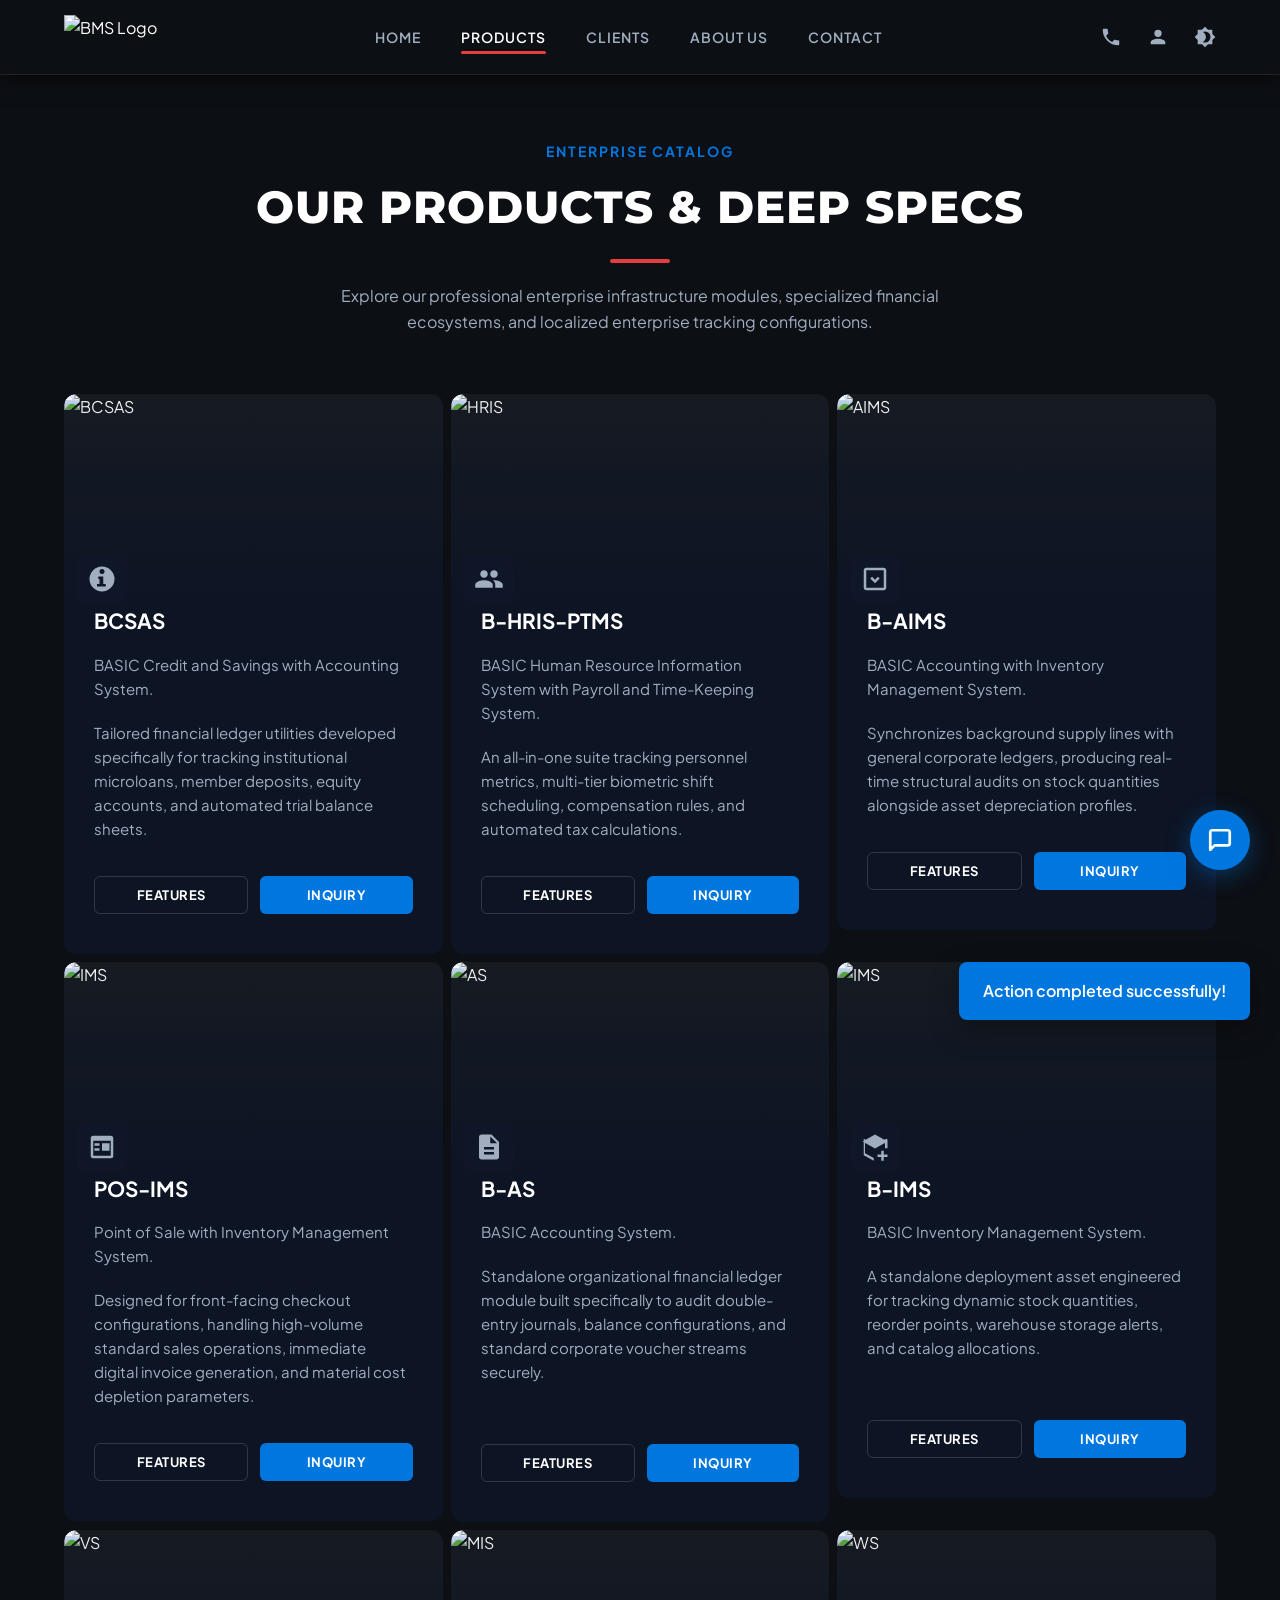
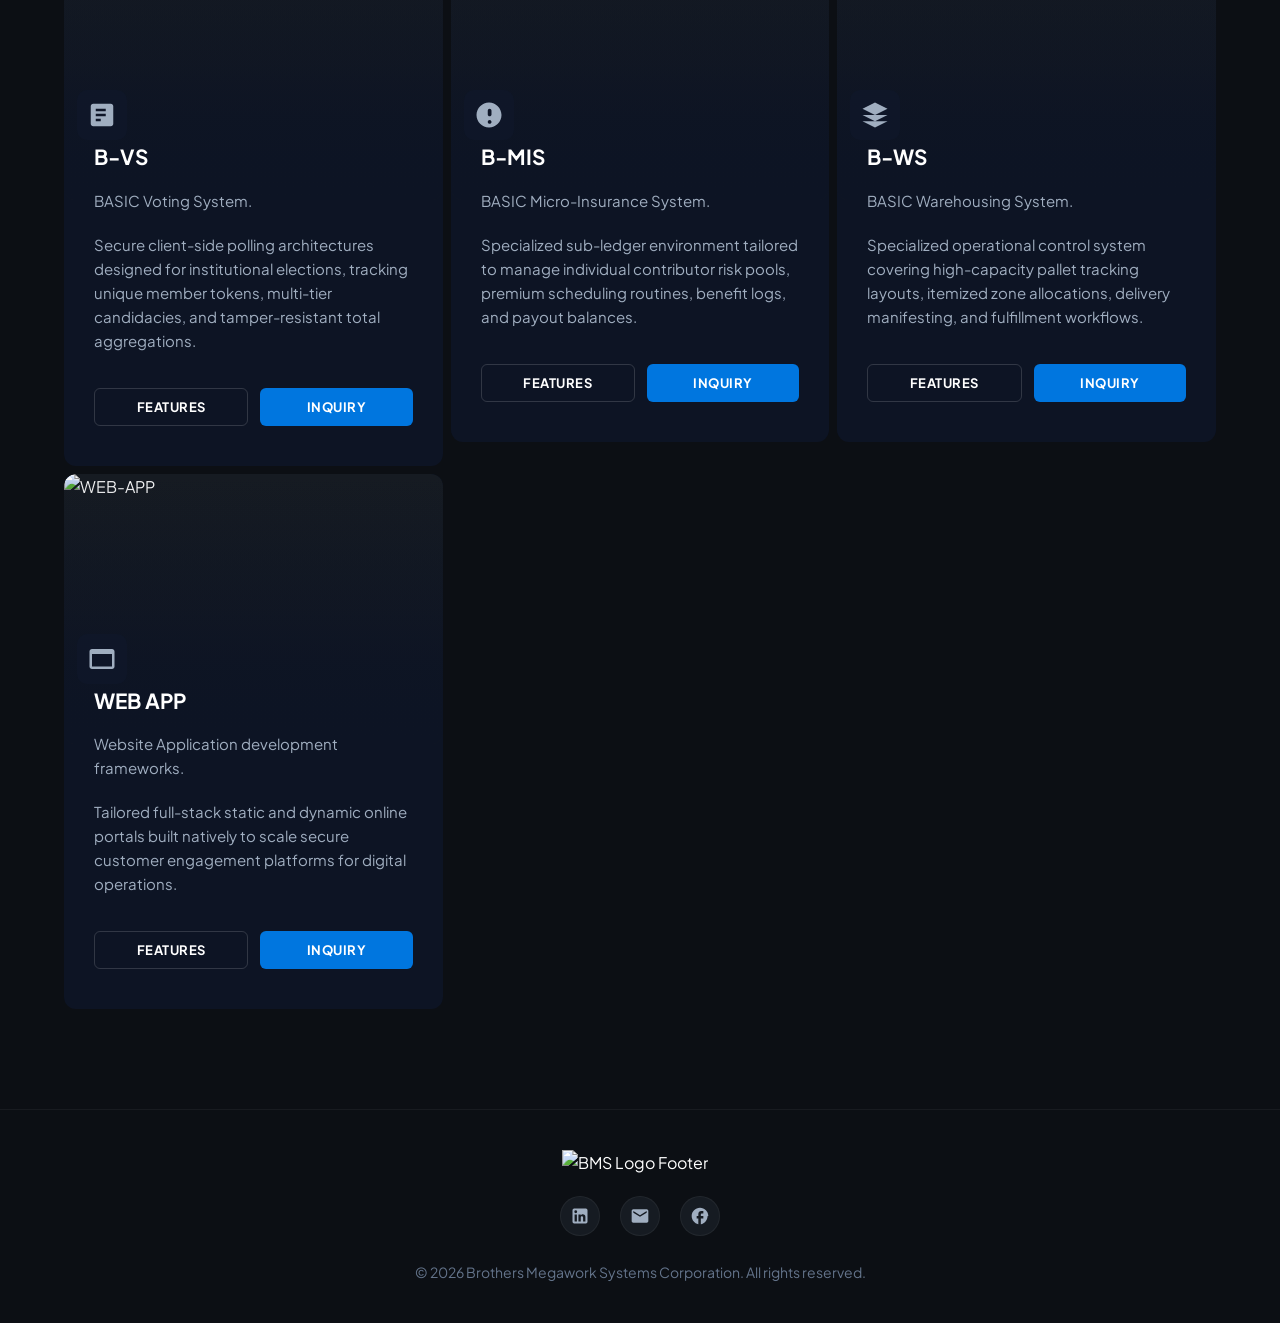
==== commit 06c1ebcd: "moved development products to main branch" ====
--- a/Products/index.html
+++ b/Products/index.html
@@ -97,6 +97,11 @@
            
             <!-- Product Card 1: BCSAS -->
             <div class="product-card" data-product="BCSAS">
+                <div class="card-image-wrapper">
+                    <img src="product1.jpg" alt="BCSAS" class="card-top-img">
+                    <div class="card-img-gradient-overlay"></div>
+                </div>
+
                 <div class="product-icon">
                     <svg viewBox="0 0 24 24" fill="currentColor"><path d="M12,2A10,10 0 0,0 2,12A10,10 0 0,0 12,22A10,10 0 0,0 22,12A10,10 0 0,0 12,2M12,4A2,2 0 0,1 14,6A2,2 0 0,1 12,8A2,2 0 0,1 10,6A2,2 0 0,1 12,4M12,18H8V16H10V12H9V10H13V16H15V18H12Z"/></svg>
                 </div>
@@ -118,6 +123,11 @@
 
             <!-- Product Card 2: B-HRIS-PTMS -->
             <div class="product-card" data-product="B-HRIS-PTMS">
+                <div class="card-image-wrapper">
+                    <img src="product2.jpg" alt="HRIS" class="card-top-img">
+                    <div class="card-img-gradient-overlay"></div>
+                </div>
+
                 <div class="product-icon">
                     <svg viewBox="0 0 24 24" fill="currentColor">
                         <path d="M16 11c1.66 0 2.99-1.34 2.99-3S17.66 5 16 5s-3 1.34-3 3 1.34 3 3 3zm-8 0c1.66 0 3-1.34 3-3S9.66 5 8 5 5 6.34 5 8s1.34 3 3 3zm0 2c-2.33 0-7 1.17-7 3.5V19h14v-2.5c0-2.33-4.67-3.5-7-3.5zm8 0c-.29 0-.62.02-.97.05 1.16.84 1.97 1.97 1.97 3.45V19h6v-2.5c0-2.33-4.67-3.5-7-3.5z"/>
@@ -141,6 +151,11 @@
 
             <!-- Product Card 3: B-AIMS -->
             <div class="product-card" data-product="B-AIMS">
+                <div class="card-image-wrapper">
+                    <img src="product5.jpg" alt="AIMS" class="card-top-img">
+                    <div class="card-img-gradient-overlay"></div>
+                </div>
+
                 <div class="product-icon">
                     <svg viewBox="0 0 24 24" fill="currentColor"><path d="M12,15.39L8.24,11.63L9.66,10.22L12,12.56L14.34,10.22L15.76,11.63L12,15.39M19,3H5C3.89,3 3,3.9 3,5V19C3,20.1 3.89,21 5,21H19C20.1,21 21,20.1 21,19V5C21,3.9 20.1,3 19,3M19,19H5V5H19V19Z"/></svg>
                 </div>
@@ -163,6 +178,11 @@
 
             <!-- Product Card 4: POS-IMS -->
             <div class="product-card" data-product="POS-IMS">
+                <div class="card-image-wrapper">
+                    <img src="product7.jpg" alt="IMS" class="card-top-img">
+                    <div class="card-img-gradient-overlay"></div>
+                </div>
+
                 <div class="product-icon">
                     <svg viewBox="0 0 24 24" fill="currentColor"><path d="M19,3H5A2,2 0 0,0 3,5V19A2,2 0 0,0 5,21H19A2,2 0 0,0 21,19V5A2,2 0 0,0 19,3M19,19H5V7H19V19M6,9H10V11H6V9M6,13H10V15H6V13M12,9H18V15H12V9Z"/></svg>
                 </div>
@@ -184,6 +204,12 @@
 
             <!-- Product Card 5: B-AS -->
             <div class="product-card" data-product="B-AS">
+
+                <div class="card-image-wrapper">
+                    <img src="product6.jpg" alt="AS" class="card-top-img">
+                    <div class="card-img-gradient-overlay"></div>
+                </div>
+
                 <div class="product-icon">
                     <svg viewBox="0 0 24 24" fill="currentColor"><path d="M14 2H6c-1.1 0-1.99.9-1.99 2L4 20c0 1.1.89 2 1.99 2H18c1.1 0 2-.9 2-2V8l-6-6zm2 16H8v-2h8v2zm0-4H8v-2h8v2zm-3-5V3.5L18.5 9H13z"/></svg>
                 </div>
@@ -206,6 +232,12 @@
 
             <!-- Product Card 6: B-IMS -->
             <div class="product-card" data-product="B-IMS">
+
+                <div class="card-image-wrapper">
+                    <img src="product7.jpg" alt="IMS" class="card-top-img">
+                    <div class="card-img-gradient-overlay"></div>
+                </div>
+
                 <div class="product-icon">
                     <svg viewBox="0 0 24 24" fill="currentColor"><path d="M22 6.07V13H20V7.07L12 11.5L4 7.07V16.93L11 20.82V23L3 18.56V5.44L12 10.44L21 5.44M12 2L22 7.56L12 13.11L2 7.56L12 2M17 15V18H14V20H17V23H19V20H22V18H19V15H17Z"/></svg>
                 </div>
@@ -228,6 +260,11 @@
 
             <!-- Product Card 7: B-VS -->
             <div class="product-card" data-product="B-VS">
+                <div class="card-image-wrapper">
+                    <img src="product8.jpg" alt="VS" class="card-top-img">
+                    <div class="card-img-gradient-overlay"></div>
+                </div>
+
                 <div class="product-icon">
                     <svg viewBox="0 0 24 24" fill="currentColor"><path d="M19 3H5c-1.1 0-2 .9-2 2v14c0 1.1.9 2 2 2h14c1.1 0 2-.9 2-2V5c0-1.1-.9-2-2-2m-8 14H7v-2h4v2zm4-4H7v-2h8v2zm0-4H7V7h8v2z"/></svg>
                 </div>
@@ -250,6 +287,11 @@
 
             <!-- Product Card 8: B-MIS -->
             <div class="product-card" data-product="B-MIS">
+                <div class="card-image-wrapper">
+                    <img src="product9.jpg" alt="MIS" class="card-top-img">
+                    <div class="card-img-gradient-overlay"></div>
+                </div>
+
                 <div class="product-icon">
                     <svg viewBox="0 0 24 24" fill="currentColor"><path d="M12 2C6.5 2 2 6.5 2 12s4.5 10 10 10 10-4.5 10-10S17.5 2 12 2zm-1 15.5c0-.83.67-1.5 1.5-1.5s1.5.67 1.5 1.5-.67 1.5-1.5 1.5-1.5-.67-1.5-1.5zm1.5-4.5c-.83 0-1.5-.67-1.5-1.5v-3c0-.83.67-1.5 1.5-1.5s1.5.67 1.5 1.5v3c0 .83-.67 1.5-1.5 1.5z"/></svg>
                 </div>
@@ -271,6 +313,12 @@
 
             <!-- Product Card 9: B-WS -->
             <div class="product-card" data-product="B-WS">
+
+                <div class="card-image-wrapper">
+                    <img src="product10.jpg" alt="WS" class="card-top-img">
+                    <div class="card-img-gradient-overlay"></div>
+                </div>
+
                 <div class="product-icon">
                     <svg viewBox="0 0 24 24" fill="currentColor"><path d="M12 2L2 7l10 5 10-5-10-5M2 17l10 5 10-5M2 12l10 5 10-5"/></svg>
                 </div>
@@ -293,6 +341,12 @@
 
             <!-- Product Card 10: WEB APP -->
             <div class="product-card" data-product="WEB APP">
+
+                <div class="card-image-wrapper">
+                    <img src="product11.jpg" alt="WEB-APP" class="card-top-img">
+                    <div class="card-img-gradient-overlay"></div>
+                </div>
+
                 <div class="product-icon">
                     <svg viewBox="0 0 24 24" fill="currentColor"><path d="M20 4H4c-1.11 0-2 .89-2 2v12c0 1.1.89 2 2 2h16c1.1 0 2-.9 2-2V6c0-1.11-.9-2-2-2m0 14H4V8h16v10z"/></svg>
                 </div>
--- a/style.css
+++ b/style.css
@@ -1,14 +1,3 @@
-/* ==========================================================================
-   1. RESET, BASELINE & VARIABLES
-   ========================================================================== */
-   * {
-    margin: 0;
-    padding: 0;
-    box-sizing: border-box;
-    font-family: 'Plus Jakarta Sans', sans-serif;
-}
-
-
 /* ==========================================================================
    1. RESET, BASELINE & VARIABLES
    ========================================================================== */
@@ -42,7 +31,7 @@
 
 :root {
     --bg-dark: #0c0f14;
-    --bg-card: #161b22;
+    --bg-card: rgb(22, 27, 34);
     --text-white: #ffffff;
     --text-gray: #a0aec0;
     --brand-blue: #0076df;
@@ -413,24 +402,107 @@
 .products-grid {
     display: grid;
     grid-template-columns: repeat(auto-fit, minmax(320px, 1fr));
-    gap: 30px;
+    gap: 8px;
     align-items: stretch;
 }
 
+.product-card .card-image-wrapper {
+    position: absolute !important;            /* Pinned to top of card */
+    top: 0 !important;
+    left: 0 !important;
+    width: 100% !important;
+    height: 270px !important;                  /* 🎛️ Image header height */
+    z-index: 1 !important;                     /* Sits in background layer */
+    overflow: hidden !important;
+}
+
+.card-image-wrapper {
+    position: absolute !important;
+    top: 0 !important;
+    left: 0 !important;
+    width: 100% !important;
+    height: 100% !important;
+    object-fit: cover !important;
+}
+/* 3. GRADIENT OVERLAY (Sits directly on top of the image inside wrapper) */
+.product-card .card-image-wrapper::after {
+ 
+
+
+    /* 🚀 Gradient transitions from clear to card backdrop color (#0d1424) */
+
+    
+    z-index: 2 !important;
+    pointer-events: none !important;
+
+    /* 🎛️ ADJUST THIS HEIGHT TO CONTROL GRADIENT COVERAGE: */
+    height: 100px !important;           /* Only covers the bottom 70px of the image */
+
+    z-index: 11 !important;                     /* Above img, inside wrapper */
+    pointer-events: none !important;
+}
 
 .product-card {
     background-color: var(--bg-card);
     border-radius: 12px;
     padding: 40px 30px;
-    border: 1px solid rgba(255, 255, 255, 0.05);
     transition: var(--transition);
     position: relative;
     overflow: hidden;
     display: flex;
     flex-direction: column;
+    justify-content: flex-end !important;
     height: 100%;
-}
-
+    justify-content: space-between !important;
+    background-color: #0d1424 !important;
+}
+
+.product-card .card-image-wrapper {
+    background-color: var(--bg-card);
+    border-radius: 12px;
+    transition: var(--transition);
+    position: absolute;
+    overflow: hidden;
+    display: flex;
+    flex-direction: column;
+    height: 100%;
+}
+
+/* 2. Gradient layer stays behind text */
+.product-card .card-img-gradient-overlay {
+    position: absolute !important;
+    top: 0;
+    left: 0;
+    width: 100%;
+    height: 100%;
+    z-index: 1 !important;               /* Sits behind text */
+    pointer-events: none !important;
+}
+
+/* 3. Force text and headers to render ON TOP */
+.product-card .card-body,
+.product-card .card-header,
+.product-card .card-content,
+.product-card .product-name,
+.product-card .product-desc {
+    position: relative !important;
+    z-index: 10 !important;              /* 🚀 Guarantees text sits above image overlays */
+}
+
+/* 4. Anchor Buttons strictly at the bottom with spacing */
+.product-card .card-actions {
+    margin-top: auto !important; /* Pushes buttons to card bottom */
+    padding: 12px 20px 20px 20px !important; /* Clean bottom/side margin */
+    display: flex !important;
+    gap: 10px !important;
+}
+
+.product-card .btn-features,
+.product-card .btn-inquiry {
+    position: relative !important;
+    z-index: 15 !important; /* 🚀 Guarantees buttons are clickable */
+    cursor: pointer !important;
+}
 
 .product-card::before {
     content: '';
@@ -458,21 +530,24 @@
 
 
 .product-icon {
-    width: 60px;
-    height: 60px;
+    display: flex;
+    position: relative;
+    width: 50px;
+    height: 50px;
     border-radius: 10px;
-    background-color: rgba(0, 118, 223, 0.1);
-    color: var(--brand-blue);
-    display: flex;
+    background-color: rgba(15, 23, 42, 0.75) !important;
+    color: var(--text-gray);
     align-items: center;
     justify-content: center;
-    margin-bottom: 25px;
+    margin: 120px 0px 0px -17px;
+    z-index: 10 !important; 
 }
 
 
 .product-icon svg {
     width: 30px;
     height: 30px;
+    margin: 0px 0px 0px 0px;
 }
 
 
@@ -538,6 +613,10 @@
     background-color: var(--brand-blue-hover);
 }
 
+.features-dropdown {
+    display: none; /* Hidden by default */
+    transition: all 0.3s ease-in-out;
+}
 
 .features-dropdown {
     max-height: 0;
@@ -546,6 +625,9 @@
     margin-top: 0;
 }
 
+.features-dropdown.open {
+    display: block; /* Show when the 'open' class is added */
+}
 
 .features-dropdown.open {
     max-height: 400px;
@@ -602,23 +684,6 @@
     border-color: #ffffff;
 }
 
-
-.product-grid, .products-grid {
-    display: grid;
-    grid-template-columns: repeat(auto-fit, minmax(300px, 1fr));
-    gap: 30px;
-    align-items: start;
-}
-
-
-.product-card {
-    display: flex;
-    flex-direction: column;
-    height: auto;
-    min-height: 440px;
-}
-
-
 .product-desc {
     flex-grow: 0;
     margin-bottom: 20px;
@@ -630,6 +695,15 @@
     padding-top: 15px;
 }
 
+/* Hide features list by default for all product cards */
+.product-card .product-features {
+    display: none !important;
+}
+
+/* Reveal features ONLY when the specific parent card has the show-features class */
+.product-card.show-features .product-features {
+    display: block !important;
+}
 
 
 
@@ -1958,6 +2032,78 @@
     border-top-color: rgba(0, 0, 0, 0.05);
     color: var(--text-gray);
 }
+
+/* 1. Default (Dark Mode) Gradient Overlay */
+.product-card .card-img-gradient-overlay,
+.product-card .card-image-wrapper::after {
+    content: "" !important;
+    position: absolute !important;
+    top: 0 !important;
+    left: 0 !important;
+    width: 100% !important;
+    height: 100% !important;
+    
+    /* Dark Mode Transition: Fades into Dark Card Backdrop (#0d1424) */
+    background: linear-gradient(
+        to bottom,
+        rgba(13, 20, 36, 0) 0%,
+        rgba(13, 20, 36, 0.4) 50%,
+        rgba(13, 20, 36, 0.9) 85%,
+        #0d1424 100%
+    ) !important;
+    
+    z-index: 2 !important;
+    pointer-events: none !important;
+}
+
+/* 2. Light Mode Override (Triggers when body has .light-theme or [data-theme="light"]) */
+body.light-theme .product-card,
+[data-theme="light"] .product-card {
+    background-color: #ffffff !important;
+    border-color: #e2e8f0 !important;
+}
+
+body.light-theme .product-card .card-img-gradient-overlay,
+body.light-theme .product-card .card-image-wrapper::after,
+[data-theme="light"] .product-card .card-img-gradient-overlay,
+[data-theme="light"] .product-card .card-image-wrapper::after {
+    /* Light Mode Transition: Fades into Clean White (#ffffff) */
+    background: linear-gradient(
+        to bottom,
+        rgba(255, 255, 255, 0) 0%,
+        rgba(255, 255, 255, 0.4) 50%,
+        rgba(255, 255, 255, 0.9) 85%,
+        #ffffff 100%
+    ) !important;
+}
+
+/* 3. Light Mode Text & Button Contrast Adjustments */
+body.light-theme .product-card .product-title,
+[data-theme="light"] .product-card .product-title {
+    color: #1a202c !important;
+}
+
+body.light-theme .product-card .product-desc,
+[data-theme="light"] .product-card .product-desc {
+    color: #4a5568 !important;
+}
+
+body.light-theme .product-card .product-features li,
+[data-theme="light"] .product-card .product-features li {
+    color: #2d3748 !important;
+}
+
+body.light-theme .product-card .btn-features,
+[data-theme="light"] .product-card .btn-features {
+    border-color: #cbd5e0 !important;
+    color: #2d3748 !important;
+}
+
+body.light-theme .product-card .btn-features:hover,
+[data-theme="light"] .product-card .btn-features:hover {
+    background-color: #edf2f7 !important;
+}
+
 /* ==========================================================================
    LIGHT & DARK MODE TOGGLE DEFINITIONS
    ========================================================================== */
@@ -2099,6 +2245,9 @@
        color: #ffffff !important;
    }
 
+   body.light-theme .product-icon {
+        color: #a0aec0 !important;
+   }
    /* ==========================================================================
    STRICT LIGHT MODE USER CHAT TEXT CONTRAST OVERRIDE
    ========================================================================== */
@@ -2128,8 +2277,6 @@
         word-break: break-word;
         overflow-wrap: break-word;
     }
-<<<<<<< HEAD
-=======
 }
 
 /* Ensure product grid items align to the top on PC, preventing height-stretching */
@@ -2190,5 +2337,4 @@
 .product-card .card-actions {
     margin-top: auto !important;
     padding-top: 16px !important;
->>>>>>> 06c1ebc (moved development products to main branch)
 }
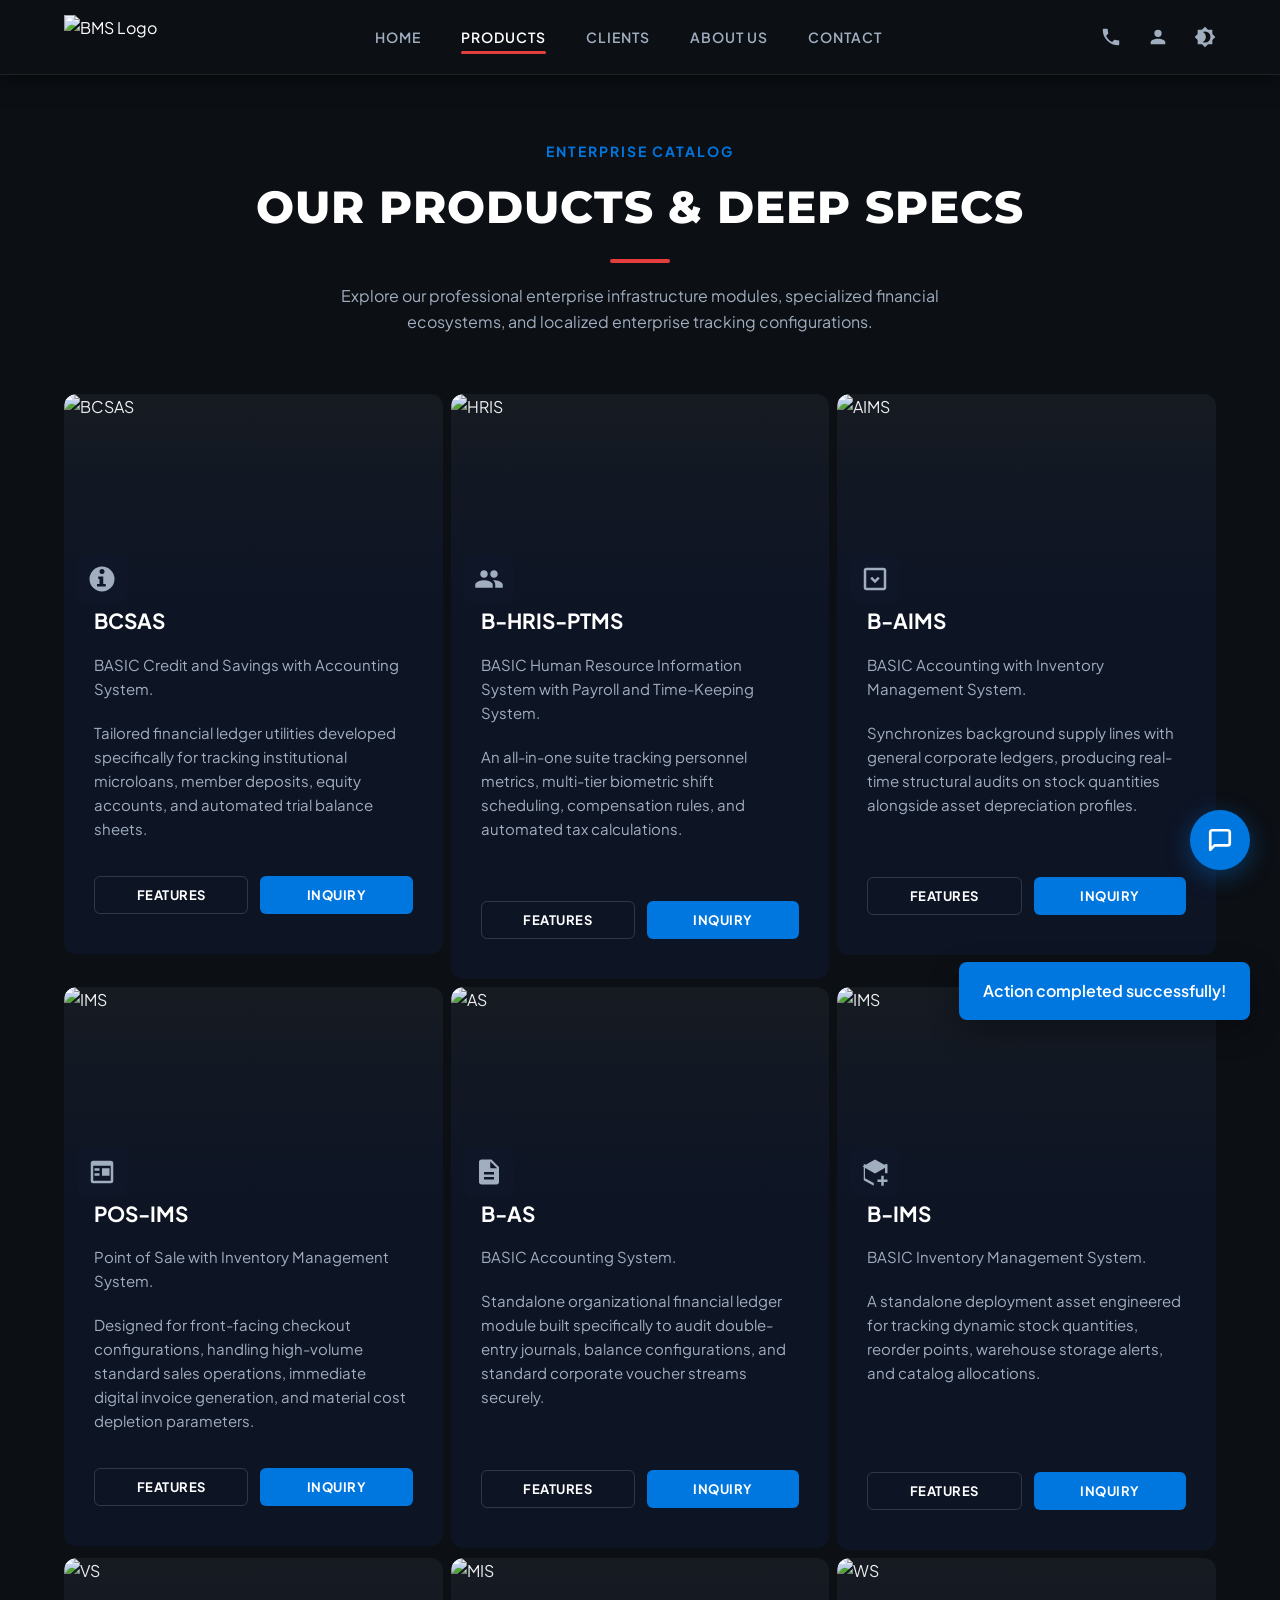
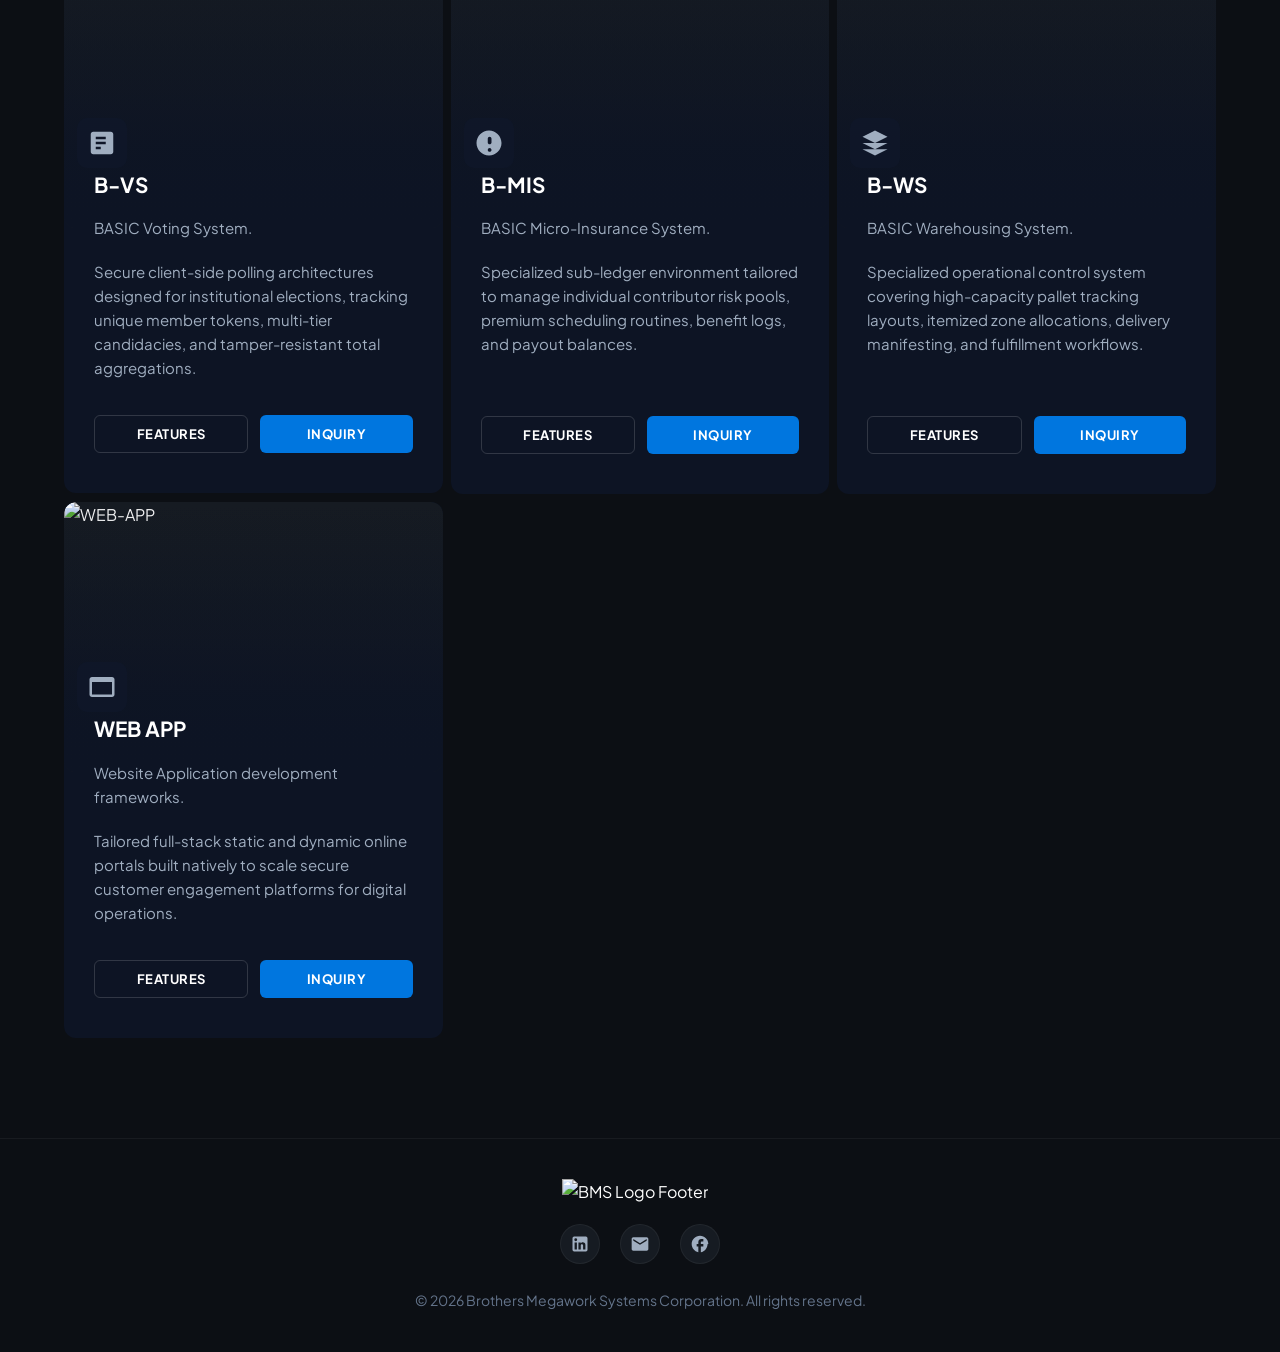
==== commit 2ca04389: "Products container" ====
--- a/Products/index.html
+++ b/Products/index.html
@@ -135,7 +135,7 @@
                 </div>
                 <h3 class="product-name">B-HRIS-PTMS</h3>
                 <p class="product-desc">BASIC Human Resource Information System with Payroll and Time-Keeping System.</p>
-                <p class="product-desc">An all-in-one suite tracking personnel metrics, multi-tier biometric shift scheduling, compensation rules, and automated tax calculations.</p>
+                <p class="product-desc">An all-in-one suite tracking personnel metrics, multi-tier biometric shift scheduling, compensation rules, and automated tax calculations.</p><br>
                 <div class="product-actions">
                     <button class="btn-card-action btn-features">Features</button>
                     <button class="btn-card-action btn-inquiry">Inquiry</button>
@@ -144,7 +144,7 @@
                     <ul>
                         <li>📅 Unified Employee Profile & Matrix Directories</li>
                         <li>⏱️ Biometric Integration with Real-Time Timekeeping</li>
-                        <li>💸 Automated Payroll, Government Deductions & Payslip Generation</li>
+                        <li>💸 Automated Payroll, Government Deductions & Payslip Generation</li><br>
                     </ul>
                 </div>
             </div>
@@ -161,7 +161,7 @@
                 </div>
                 <h3 class="product-name">B-AIMS</h3>
                 <p class="product-desc">BASIC Accounting with Inventory Management System.</p>
-                <p class="product-desc">Synchronizes background supply lines with general corporate ledgers, producing real-time structural audits on stock quantities alongside asset depreciation profiles.</p>
+                <p class="product-desc">Synchronizes background supply lines with general corporate ledgers, producing real-time structural audits on stock quantities alongside asset depreciation profiles.</p><br>
                 <div class="product-actions">
                     <button class="btn-card-action btn-features">Features</button>
                     <button class="btn-card-action btn-inquiry">Inquiry</button>
@@ -225,7 +225,7 @@
                     <ul>
                         <li>📑 Core General Ledger & Balance Sheet Compilation</li>
                         <li>💸 Account Payables & Receivables Tracking Matrix</li>
-                        <li>🔍 Standard Corporate Voucher Validation Trails</li>
+                        <li>🔍 Standard Corporate Voucher Validation Trails</li><br>
                     </ul>
                 </div>
             </div>
@@ -243,7 +243,7 @@
                 </div>
                 <h3 class="product-name">B-IMS</h3>
                 <p class="product-desc">BASIC Inventory Management System.</p>
-                <p class="product-desc">A standalone deployment asset engineered for tracking dynamic stock quantities, reorder points, warehouse storage alerts, and catalog allocations.</p>
+                <p class="product-desc">A standalone deployment asset engineered for tracking dynamic stock quantities, reorder points, warehouse storage alerts, and catalog allocations.</p><br>
                 <br>
                 <div class="product-actions">
                     <button class="btn-card-action btn-features">Features</button>
@@ -297,7 +297,7 @@
                 </div>
                 <h3 class="product-name">B-MIS</h3>
                 <p class="product-desc">BASIC Micro-Insurance System.</p>
-                <p class="product-desc">Specialized sub-ledger environment tailored to manage individual contributor risk pools, premium scheduling routines, benefit logs, and payout balances.</p>
+                <p class="product-desc">Specialized sub-ledger environment tailored to manage individual contributor risk pools, premium scheduling routines, benefit logs, and payout balances.</p><br>
                 <div class="product-actions">
                     <button class="btn-card-action btn-features">Features</button>
                     <button class="btn-card-action btn-inquiry">Inquiry</button>
@@ -306,7 +306,7 @@
                     <ul>
                         <li>📋 Contributor Premium Contribution Tracking Ledger</li>
                         <li>📉 Risk Pool Capital Valuations and Allocations</li>
-                        <li>💸 Automated Benefit Processing and Claim Verification</li>
+                        <li>💸 Automated Benefit Processing and Claim Verification</li><br>
                     </ul>
                 </div>
             </div>
@@ -324,7 +324,7 @@
                 </div>
                 <h3 class="product-name">B-WS</h3>
                 <p class="product-desc">BASIC Warehousing System.</p>
-                <p class="product-desc">Specialized operational control system covering high-capacity pallet tracking layouts, itemized zone allocations, delivery manifesting, and fulfillment workflows.</p>
+                <p class="product-desc">Specialized operational control system covering high-capacity pallet tracking layouts, itemized zone allocations, delivery manifesting, and fulfillment workflows.</p><br>
                 <div class="product-actions">
                     <button class="btn-card-action btn-features">Features</button>
                     <button class="btn-card-action btn-inquiry">Inquiry</button>
@@ -332,9 +332,8 @@
                 <div class="features-dropdown">
                     <ul>
                         <li>📍 Bin & Pallet Location Zone Tracking Maps</li>
-                        <br>
                         <li>🚚 Logistic Manifest Compilation & Batch Pick Lists</li>
-                        <li>🔄 Structural Stock Reconciliations and Auditing</li>
+                        <li>🔄 Structural Stock Reconciliations and Auditing</li><br><br>
                     </ul>
                 </div>
             </div>
